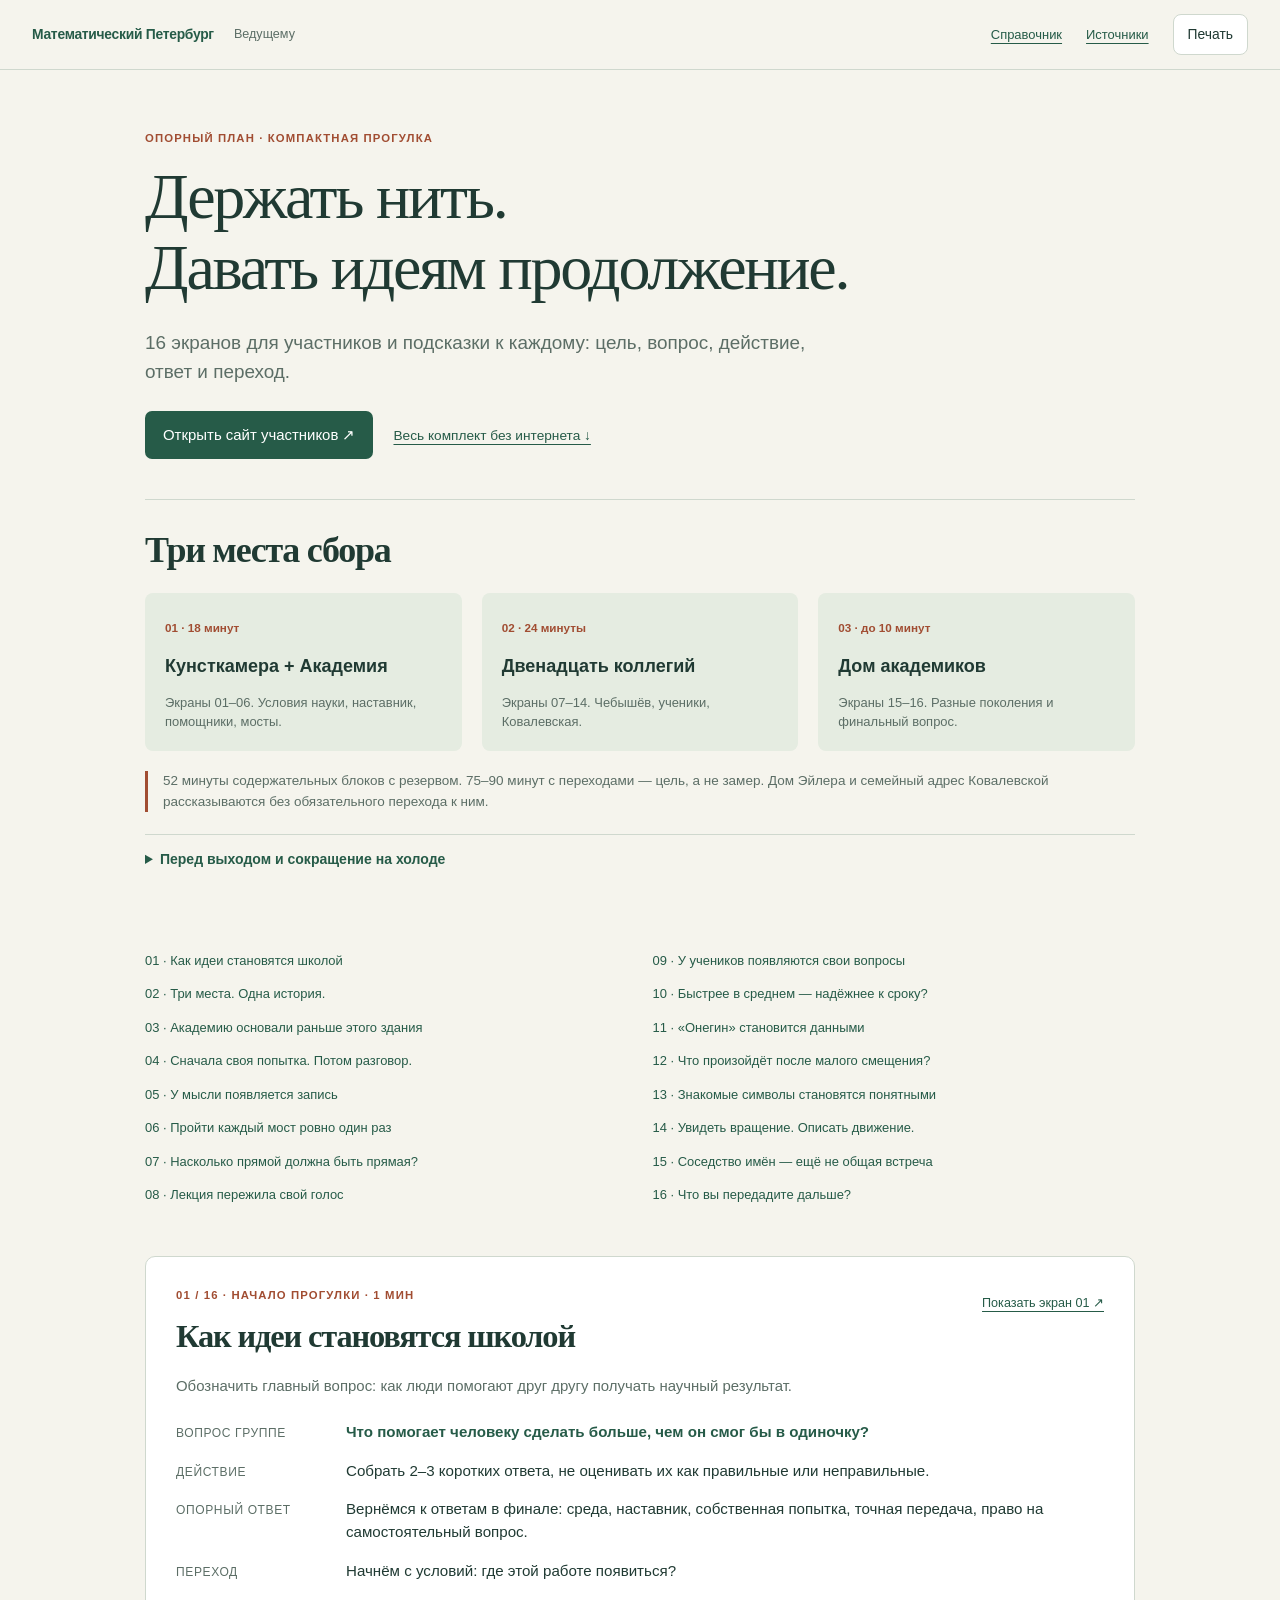
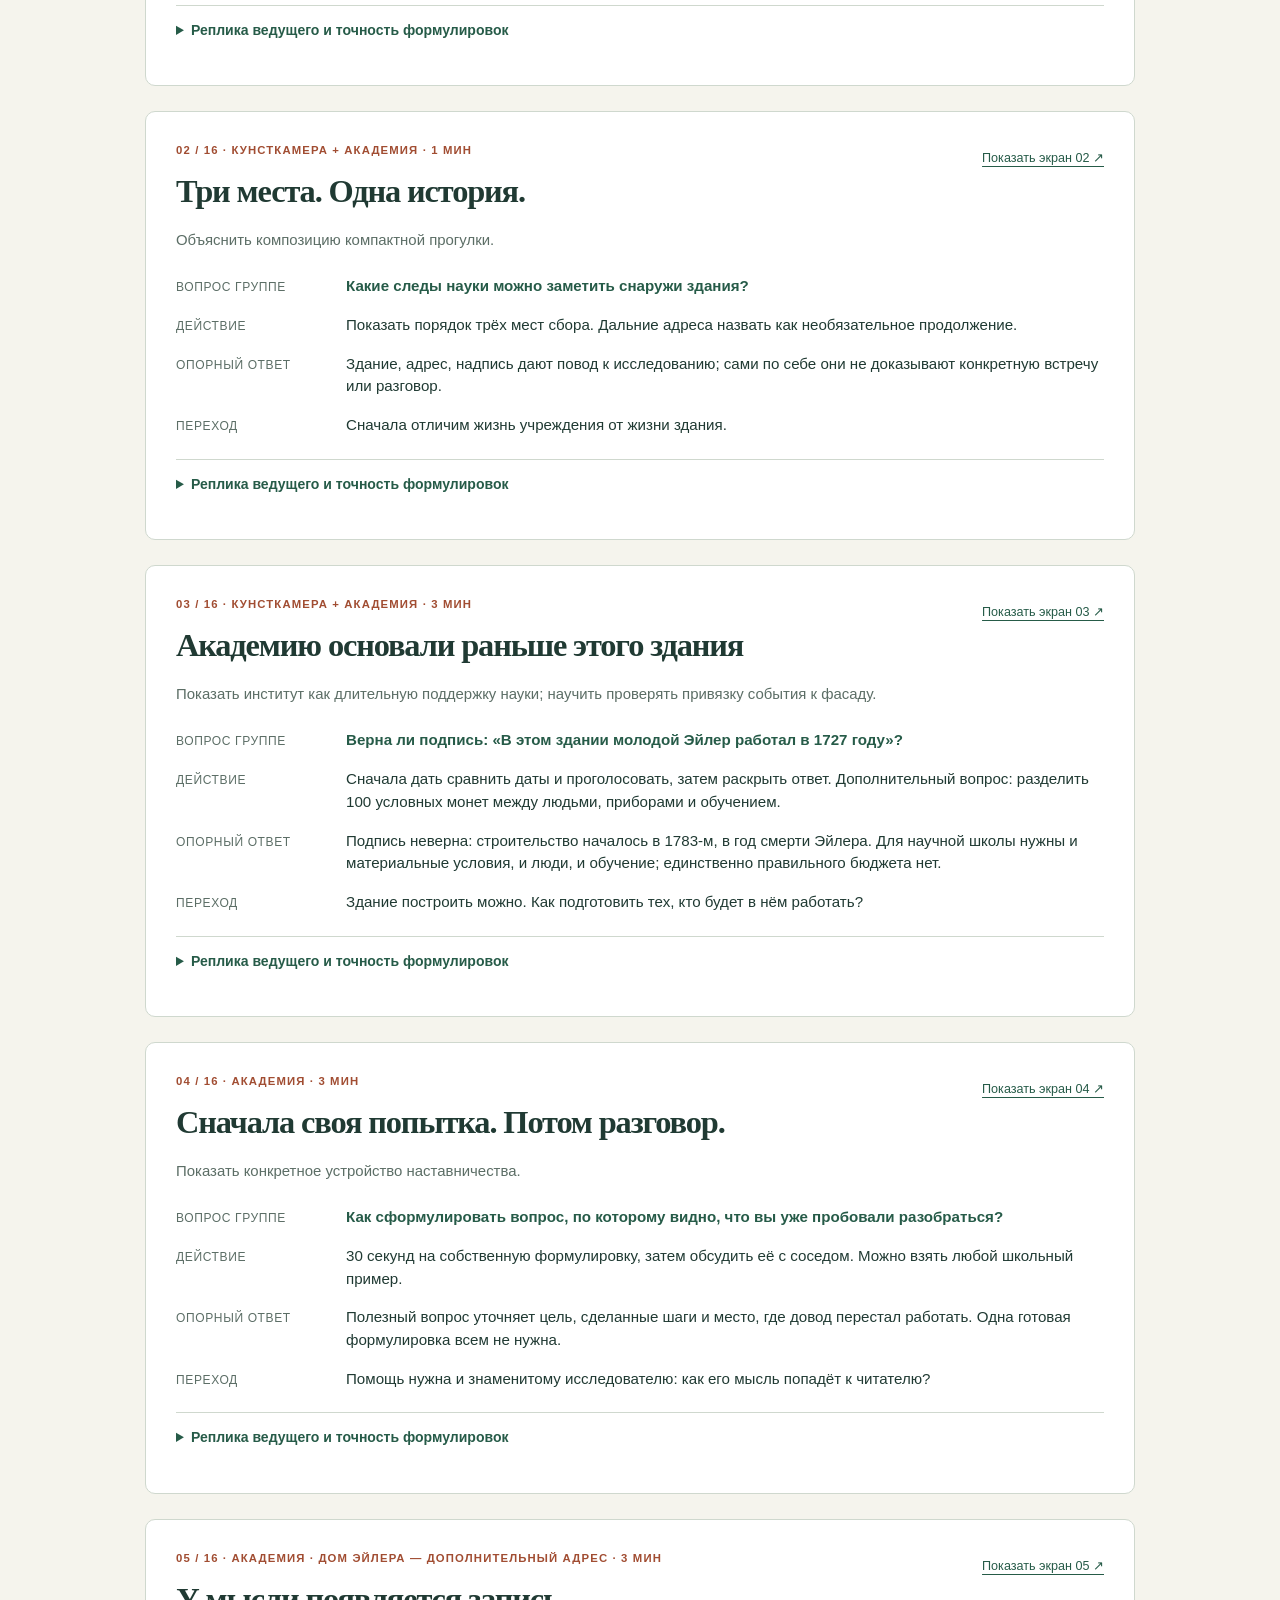
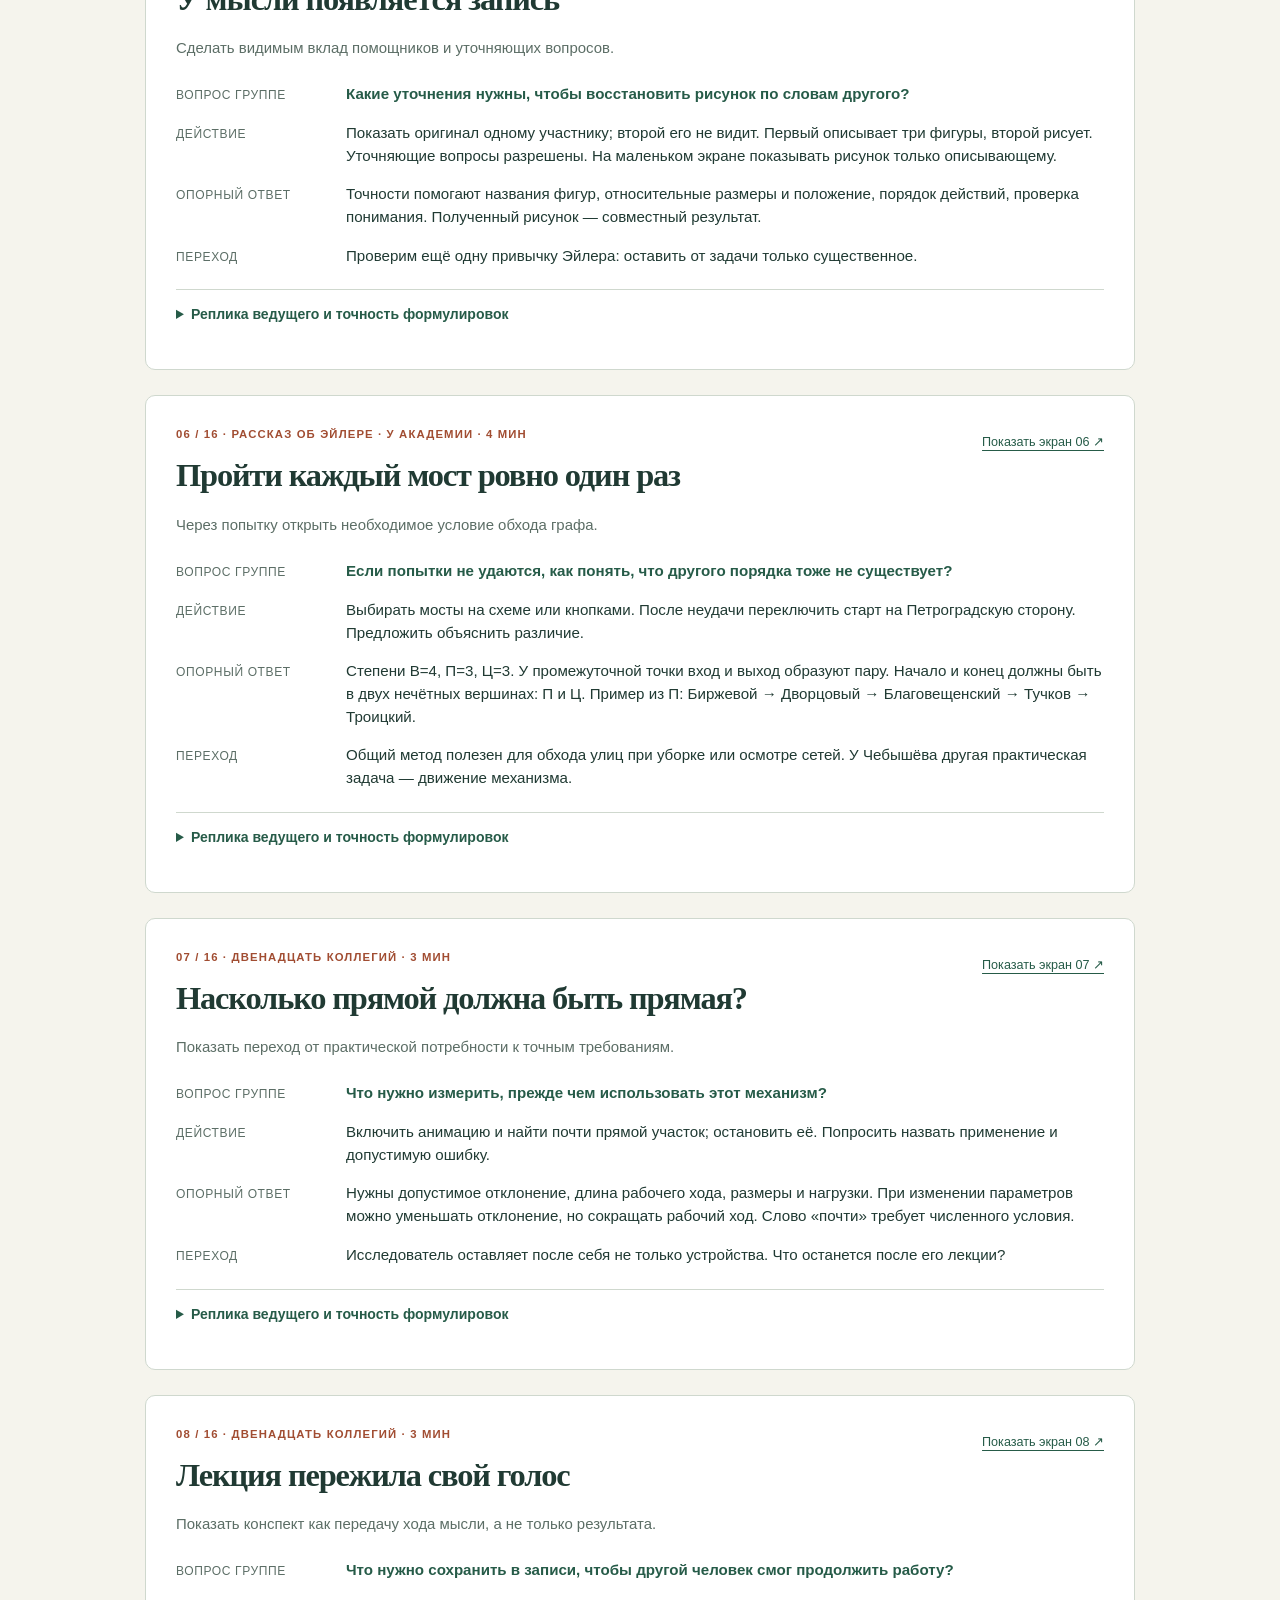
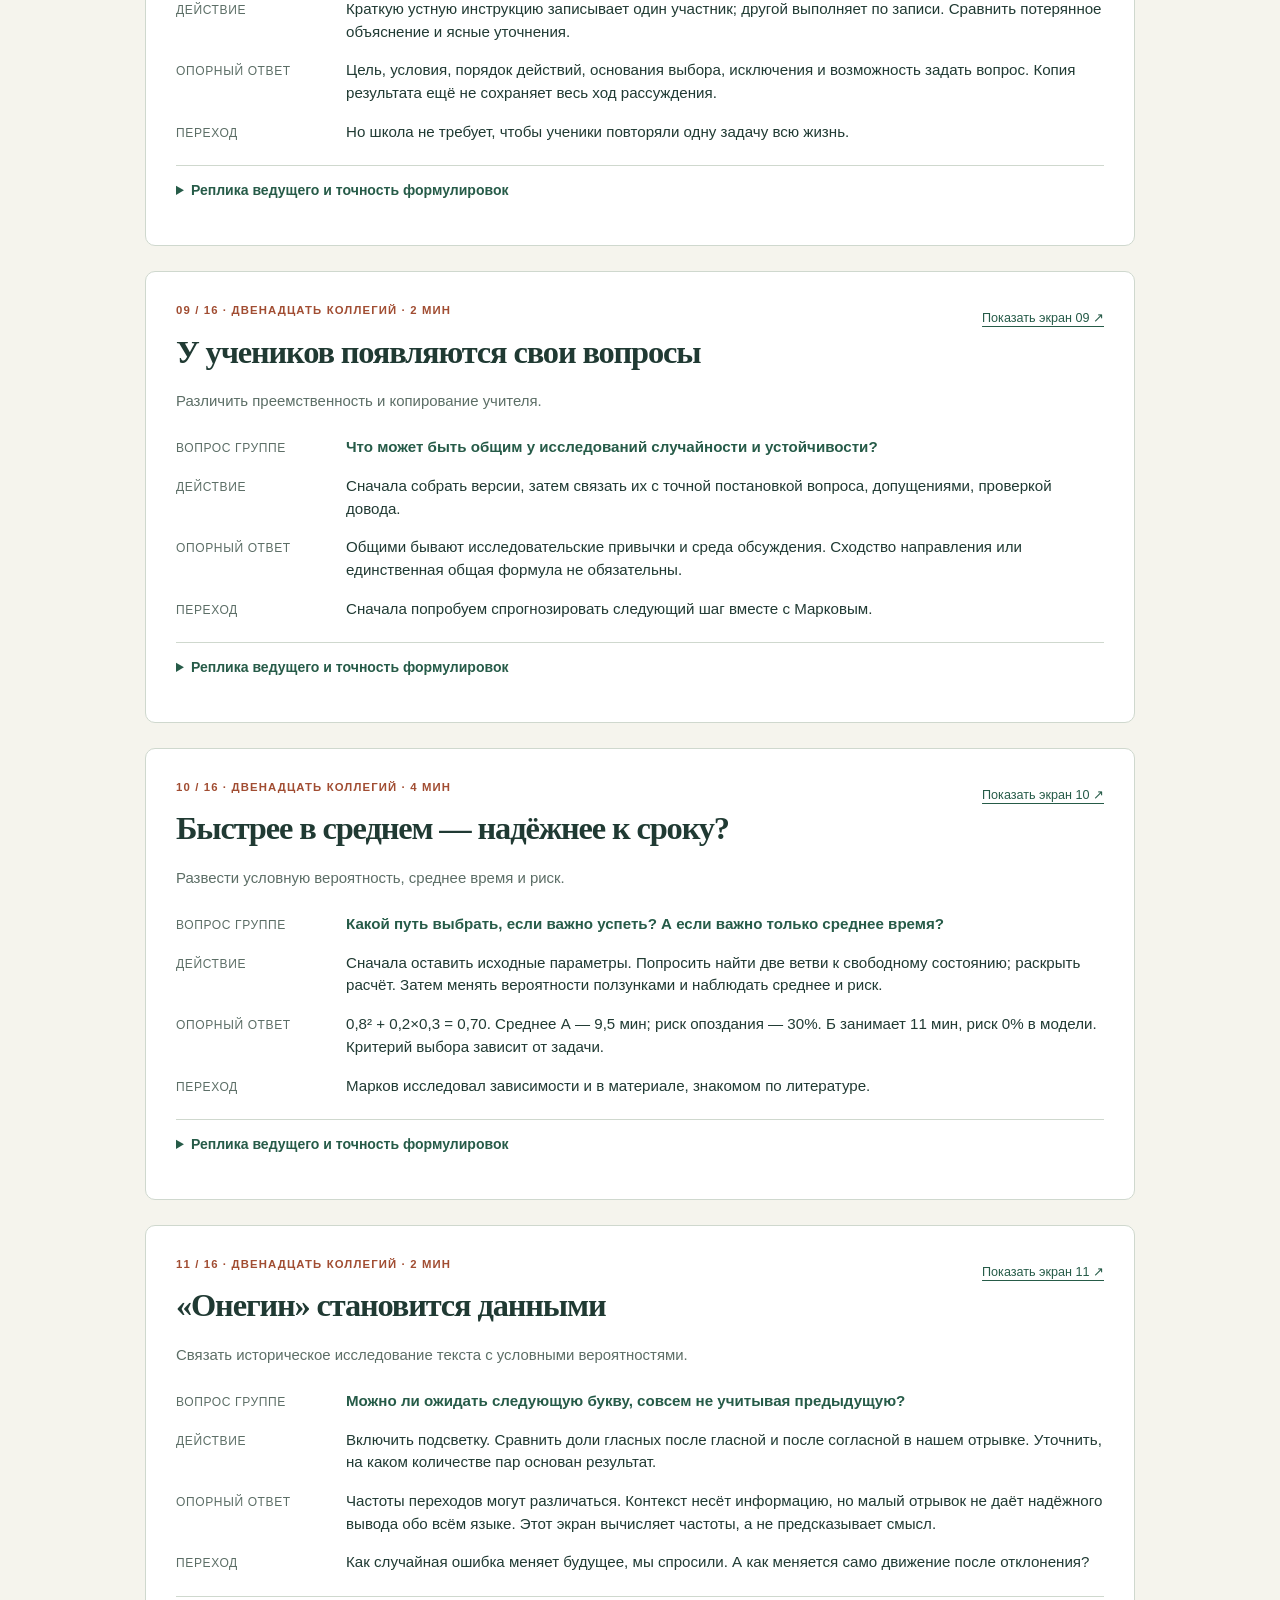
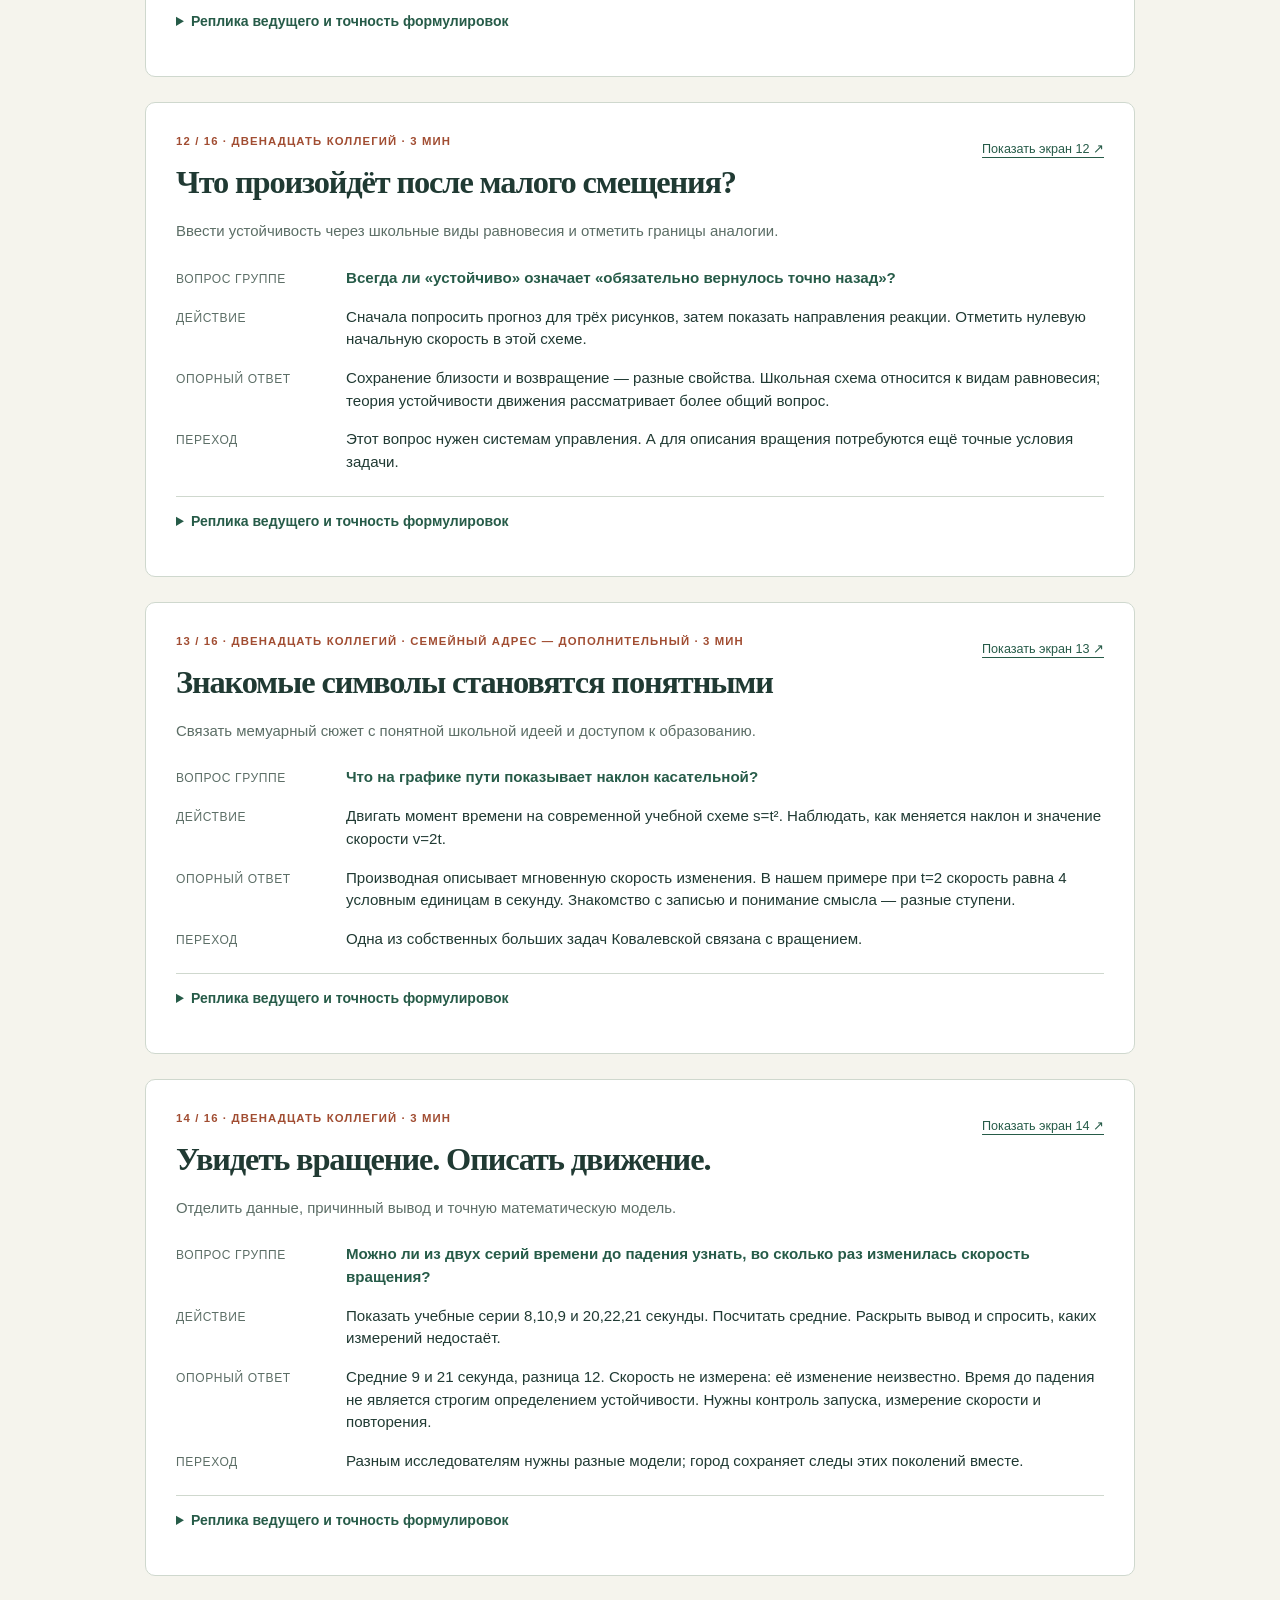
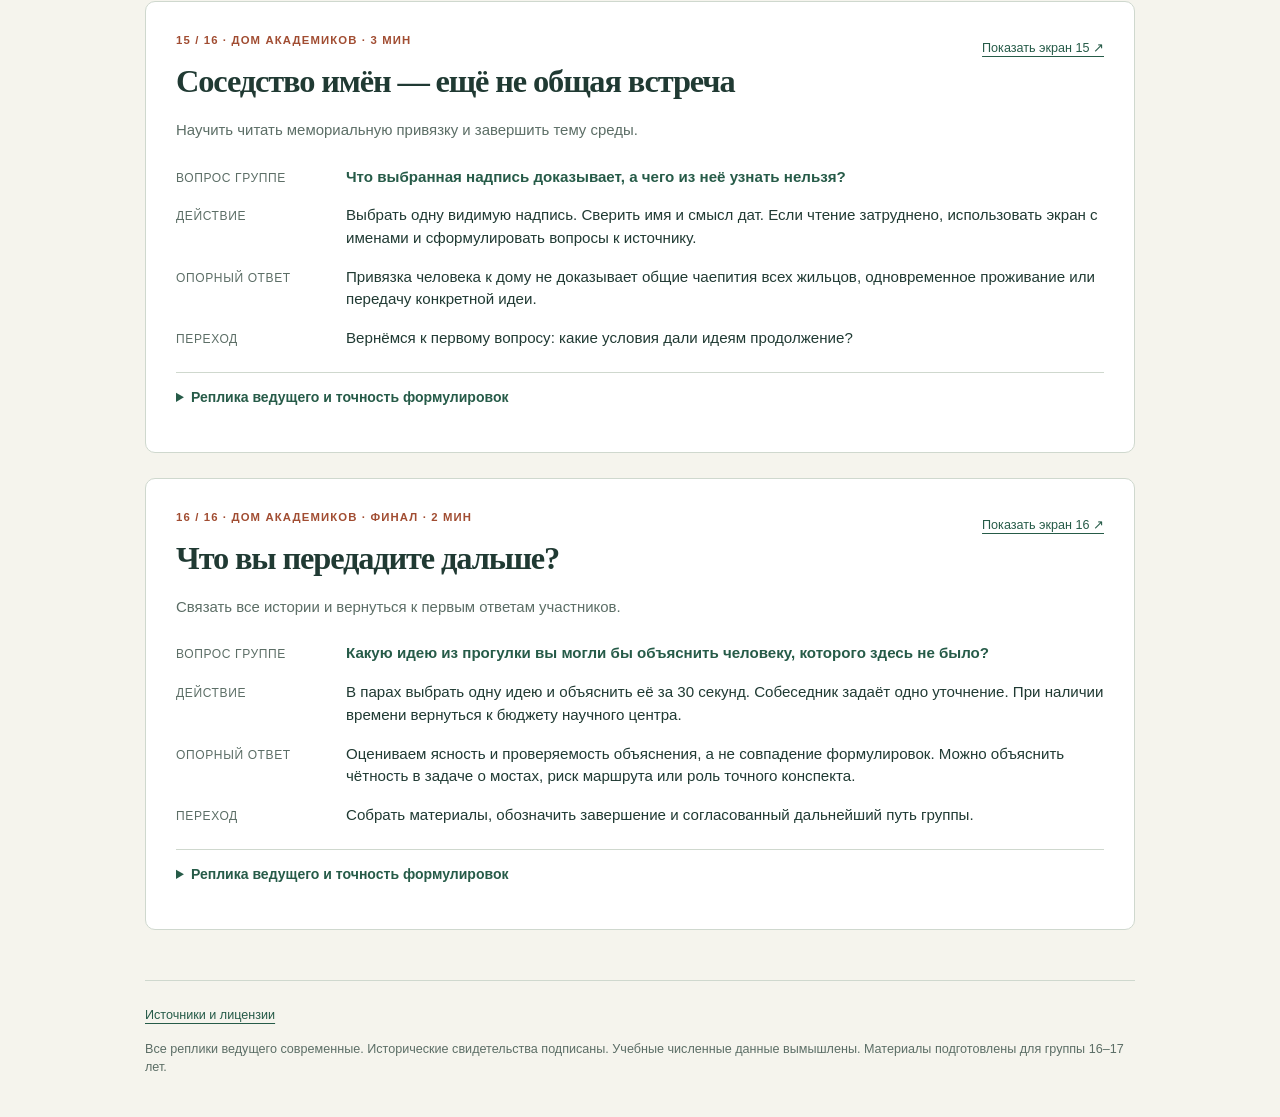
==== docs/presenter/index.html @ 9d333d50 "Create separate participant and presenter sites for Mathematical Petersburg" ====
<!doctype html><html lang="ru"><head><meta charset="utf-8"><meta name="viewport" content="width=device-width,initial-scale=1"><meta name="description" content="Математический Петербург: иллюстрации и научные истории"><title>Математический Петербург · ведущему</title><link rel="stylesheet" href="../style.css"></head><body class="guide-page"><header class="site-top"><a class="brand" href="#top">Математический Петербург</a><span>Ведущему</span><nav><a href="../reference/index.html">Справочник</a><a href="../sources/index.html">Источники</a><button type="button" onclick="window.print()">Печать</button></nav></header><main class="guide-main" id="top"><div class="guide-hero"><p class="eyebrow">Опорный план · компактная прогулка</p><h1>Держать нить.<br>Давать идеям продолжение.</h1><p>16 экранов для участников и подсказки к каждому: цель, вопрос, действие, ответ и переход.</p><a class="primary-link" href="../participants/index.html" target="participants">Открыть сайт участников ↗</a><a class="text-link" href="../downloads/offline.zip" download>Весь комплект без интернета ↓</a></div><section class="guide-intro"><h2>Три места сбора</h2><div class="route-cards"><article><b>01 · 18 минут</b><h3>Кунсткамера + Академия</h3><p>Экраны 01–06. Условия науки, наставник, помощники, мосты.</p></article><article><b>02 · 24 минуты</b><h3>Двенадцать коллегий</h3><p>Экраны 07–14. Чебышёв, ученики, Ковалевская.</p></article><article><b>03 · до 10 минут</b><h3>Дом академиков</h3><p>Экраны 15–16. Разные поколения и финальный вопрос.</p></article></div><p class="limit">52 минуты содержательных блоков с резервом. 75–90 минут с переходами — цель, а не замер. Дом Эйлера и семейный адрес Ковалевской рассказываются без обязательного перехода к ним.</p><details><summary>Перед выходом и сокращение на холоде</summary><p>Открыть сайт участников в отдельной вкладке; проверить яркость и видимость с края группы. Скачать и распаковать офлайн-комплект заранее. Для активностей достаточно карандаша и бумаги; волчок необязателен.</p><p>В коротком варианте оставить даты, наставника, мосты, механизм, прогноз, одну историю Ковалевской и финал. Убрать повторные раунды, отдельный анализ текста и дополнительные вопросы. Ориентир — около 30 минут содержания; переходы и сбор группы добавляются отдельно.</p><p>Точки сбора, расстояния, слышимость и доступность надписей проверить на месте. Выбирать видимую надпись, не обещать доступ в музей, университет или дворы.</p></details></section><nav class="guide-toc" aria-label="Быстрый выбор экрана"><a href="#plan-school">01 · Как идеи становятся школой</a><a href="#plan-route">02 · Три места. Одна история.</a><a href="#plan-academy">03 · Академию основали раньше этого здания</a><a href="#plan-mentor">04 · Сначала своя попытка. Потом разговор.</a><a href="#plan-voice">05 · У мысли появляется запись</a><a href="#plan-bridges">06 · Пройти каждый мост ровно один раз</a><a href="#plan-mechanism">07 · Насколько прямой должна быть прямая?</a><a href="#plan-lecture">08 · Лекция пережила свой голос</a><a href="#plan-branches">09 · У учеников появляются свои вопросы</a><a href="#plan-forecast">10 · Быстрее в среднем — надёжнее к сроку?</a><a href="#plan-onegin">11 · «Онегин» становится данными</a><a href="#plan-stability">12 · Что произойдёт после малого смещения?</a><a href="#plan-understanding">13 · Знакомые символы становятся понятными</a><a href="#plan-rotation">14 · Увидеть вращение. Описать движение.</a><a href="#plan-house">15 · Соседство имён — ещё не общая встреча</a><a href="#plan-takeaway">16 · Что вы передадите дальше?</a></nav><article class="guide-card" id="plan-school"><header><p class="eyebrow">01 / 16 · Начало прогулки · 1 мин</p><h2>Как идеи становятся школой</h2><a class="show-link" href="../participants/index.html#school" target="participants">Показать экран 01 ↗</a></header><p class="guide-goal">Обозначить главный вопрос: как люди помогают друг другу получать научный результат.</p><dl><dt>Вопрос группе</dt><dd class="guide-question">Что помогает человеку сделать больше, чем он смог бы в одиночку?</dd><dt>Действие</dt><dd>Собрать 2–3 коротких ответа, не оценивать их как правильные или неправильные.</dd><dt>Опорный ответ</dt><dd>Вернёмся к ответам в финале: среда, наставник, собственная попытка, точная передача, право на самостоятельный вопрос.</dd><dt>Переход</dt><dd>Начнём с условий: где этой работе появиться?</dd></dl><details><summary>Реплика ведущего и точность формулировок</summary><p>Сегодня мы будем искать связи, которых не видно на фасадах: кто кому объяснил непонятное, кто дал задачу, кто записал и сохранил мысль. Через пять биографий увидим, как возникает научная школа.</p><p class="limit">Не сводить успех к врождённому таланту или одному великому наставнику.</p><p class="source-line"><a href="../sources/index.html#С5" target="_blank" rel="noopener">С5</a> · <a href="../sources/index.html#С7" target="_blank" rel="noopener">С7</a></p></details></article><article class="guide-card" id="plan-route"><header><p class="eyebrow">02 / 16 · Кунсткамера + Академия · 1 мин</p><h2>Три места. Одна история.</h2><a class="show-link" href="../participants/index.html#route" target="participants">Показать экран 02 ↗</a></header><p class="guide-goal">Объяснить композицию компактной прогулки.</p><dl><dt>Вопрос группе</dt><dd class="guide-question">Какие следы науки можно заметить снаружи здания?</dd><dt>Действие</dt><dd>Показать порядок трёх мест сбора. Дальние адреса назвать как необязательное продолжение.</dd><dt>Опорный ответ</dt><dd>Здание, адрес, надпись дают повод к исследованию; сами по себе они не доказывают конкретную встречу или разговор.</dd><dt>Переход</dt><dd>Сначала отличим жизнь учреждения от жизни здания.</dd></dl><details><summary>Реплика ведущего и точность формулировок</summary><p>У Кунсткамеры и Академии поговорим о среде, наставниках и Эйлере. У университета — о школе Чебышёва и пути Ковалевской. У Дома академиков соберём разные поколения в одну историю.</p><p class="limit">Схема не отражает расстояния. Точки сбора, переходы и слышимость требуют натурной проверки. 75–90 минут — ориентир формата.</p><p class="source-line"><a href="../sources/index.html#С5" target="_blank" rel="noopener">С5</a> · <a href="../sources/index.html#С8" target="_blank" rel="noopener">С8</a></p></details></article><article class="guide-card" id="plan-academy"><header><p class="eyebrow">03 / 16 · Кунсткамера + Академия · 3 мин</p><h2>Академию основали раньше этого здания</h2><a class="show-link" href="../participants/index.html#academy" target="participants">Показать экран 03 ↗</a></header><p class="guide-goal">Показать институт как длительную поддержку науки; научить проверять привязку события к фасаду.</p><dl><dt>Вопрос группе</dt><dd class="guide-question">Верна ли подпись: «В этом здании молодой Эйлер работал в 1727 году»?</dd><dt>Действие</dt><dd>Сначала дать сравнить даты и проголосовать, затем раскрыть ответ. Дополнительный вопрос: разделить 100 условных монет между людьми, приборами и обучением.</dd><dt>Опорный ответ</dt><dd>Подпись неверна: строительство началось в 1783-м, в год смерти Эйлера. Для научной школы нужны и материальные условия, и люди, и обучение; единственно правильного бюджета нет.</dd><dt>Переход</dt><dd>Здание построить можно. Как подготовить тех, кто будет в нём работать?</dd></dl><details><summary>Реплика ведущего и точность формулировок</summary><p>Академия учреждена в 1724 году, работает с 1725-го. Эйлер приехал в 1727-м. А нынешнее здание появилось в 1783–1789 годах. История организации длиннее истории её фасада.</p><p class="limit">Кунсткамера основана в 1714-м; это отдельное событие. Не приписывать нынешнее здание молодому Эйлеру.</p><p class="source-line"><a href="../sources/index.html#С8" target="_blank" rel="noopener">С8</a> · <a href="../sources/index.html#Д1" target="_blank" rel="noopener">Д1</a></p></details></article><article class="guide-card" id="plan-mentor"><header><p class="eyebrow">04 / 16 · Академия · 3 мин</p><h2>Сначала своя попытка. Потом разговор.</h2><a class="show-link" href="../participants/index.html#mentor" target="participants">Показать экран 04 ↗</a></header><p class="guide-goal">Показать конкретное устройство наставничества.</p><dl><dt>Вопрос группе</dt><dd class="guide-question">Как сформулировать вопрос, по которому видно, что вы уже пробовали разобраться?</dd><dt>Действие</dt><dd>30 секунд на собственную формулировку, затем обсудить её с соседом. Можно взять любой школьный пример.</dd><dt>Опорный ответ</dt><dd>Полезный вопрос уточняет цель, сделанные шаги и место, где довод перестал работать. Одна готовая формулировка всем не нужна.</dd><dt>Переход</dt><dd>Помощь нужна и знаменитому исследователю: как его мысль попадёт к читателю?</dd></dl><details><summary>Реплика ведущего и точность формулировок</summary><p>По автобиографическому рассказу Эйлера, Иоганн Бернулли советовал читать сложные книги самостоятельно, а затруднения обсуждать с ним. На встречу полезно принести не только задачу, но и след собственной попытки.</p><p class="limit">Короткий русский фрагмент — перевод английской передачи MacTutor. День недели встреч опущен из-за расхождения передач. Иоганн, Даниил и Якоб — разные Бернулли.</p><p class="source-line"><a href="../sources/index.html#С1" target="_blank" rel="noopener">С1</a></p></details></article><article class="guide-card" id="plan-voice"><header><p class="eyebrow">05 / 16 · Академия · дом Эйлера — дополнительный адрес · 3 мин</p><h2>У мысли появляется запись</h2><a class="show-link" href="../participants/index.html#voice" target="participants">Показать экран 05 ↗</a></header><p class="guide-goal">Сделать видимым вклад помощников и уточняющих вопросов.</p><dl><dt>Вопрос группе</dt><dd class="guide-question">Какие уточнения нужны, чтобы восстановить рисунок по словам другого?</dd><dt>Действие</dt><dd>Показать оригинал одному участнику; второй его не видит. Первый описывает три фигуры, второй рисует. Уточняющие вопросы разрешены. На маленьком экране показывать рисунок только описывающему.</dd><dt>Опорный ответ</dt><dd>Точности помогают названия фигур, относительные размеры и положение, порядок действий, проверка понимания. Полученный рисунок — совместный результат.</dd><dt>Переход</dt><dd>Проверим ещё одну привычку Эйлера: оставить от задачи только существенное.</dd></dl><details><summary>Реплика ведущего и точность формулировок</summary><p>В похвальной речи Фусс рассказывает о молодом портном, записывавшем «Начала алгебры» под диктовку Эйлера. В сложной работе помогали и математически подготовленные сотрудники. Между мыслью и книгой — труд многих людей.</p><p class="limit">Портной и Фусс — разные люди. Речь Фусса торжественная и идеализирует героя. Не устраивать игру с закрытыми глазами.</p><p class="source-line"><a href="../sources/index.html#С2" target="_blank" rel="noopener">С2</a> · <a href="../sources/index.html#С1" target="_blank" rel="noopener">С1</a></p></details></article><article class="guide-card" id="plan-bridges"><header><p class="eyebrow">06 / 16 · Рассказ об Эйлере · у Академии · 4 мин</p><h2>Пройти каждый мост ровно один раз</h2><a class="show-link" href="../participants/index.html#bridges" target="participants">Показать экран 06 ↗</a></header><p class="guide-goal">Через попытку открыть необходимое условие обхода графа.</p><dl><dt>Вопрос группе</dt><dd class="guide-question">Если попытки не удаются, как понять, что другого порядка тоже не существует?</dd><dt>Действие</dt><dd>Выбирать мосты на схеме или кнопками. После неудачи переключить старт на Петроградскую сторону. Предложить объяснить различие.</dd><dt>Опорный ответ</dt><dd>Степени В=4, П=3, Ц=3. У промежуточной точки вход и выход образуют пару. Начало и конец должны быть в двух нечётных вершинах: П и Ц. Пример из П: Биржевой → Дворцовый → Благовещенский → Тучков → Троицкий.</dd><dt>Переход</dt><dd>Общий метод полезен для обхода улиц при уборке или осмотре сетей. У Чебышёва другая практическая задача — движение механизма.</dd></dl><details><summary>Реплика ведущего и точность формулировок</summary><p>На схеме три зоны, внутри каждой перемещение не считаем. Между ними пять выбранных петербургских мостов. Другие переправы исключены условием. Попробуем начать на Васильевском острове и пройти каждый мост ровно один раз.</p><p class="limit">Это не историческая сеть Кёнигсберга и не пешеходный маршрут экскурсии. Оптимизация числа переходов отличается от минимизации времени и расстояния.</p><p class="source-line"><a href="../sources/index.html#Д2" target="_blank" rel="noopener">Д2</a> · <a href="../sources/index.html#Д3" target="_blank" rel="noopener">Д3</a></p></details></article><article class="guide-card" id="plan-mechanism"><header><p class="eyebrow">07 / 16 · Двенадцать коллегий · 3 мин</p><h2>Насколько прямой должна быть прямая?</h2><a class="show-link" href="../participants/index.html#mechanism" target="participants">Показать экран 07 ↗</a></header><p class="guide-goal">Показать переход от практической потребности к точным требованиям.</p><dl><dt>Вопрос группе</dt><dd class="guide-question">Что нужно измерить, прежде чем использовать этот механизм?</dd><dt>Действие</dt><dd>Включить анимацию и найти почти прямой участок; остановить её. Попросить назвать применение и допустимую ошибку.</dd><dt>Опорный ответ</dt><dd>Нужны допустимое отклонение, длина рабочего хода, размеры и нагрузки. При изменении параметров можно уменьшать отклонение, но сокращать рабочий ход. Слово «почти» требует численного условия.</dd><dt>Переход</dt><dd>Исследователь оставляет после себя не только устройства. Что останется после его лекции?</dd></dl><details><summary>Реплика ведущего и точность формулировок</summary><p>Двигатель вращается, а рабочей детали может понадобиться почти прямое движение. У механизма Чебышёва точка описывает кривую, часть которой близка к прямой. Вопрос инженера: достаточна ли такая точность для нужной работы?</p><p class="limit">Современная схема Van helsing, 2007, CC BY 2.5. Это приближённое прямило, не точное; прямой близка только часть траектории. Не приписывать ему устройство любого современного робота.</p><p class="source-line"><a href="../sources/index.html#С7" target="_blank" rel="noopener">С7</a> · <a href="../sources/index.html#Д4" target="_blank" rel="noopener">Д4</a></p></details></article><article class="guide-card" id="plan-lecture"><header><p class="eyebrow">08 / 16 · Двенадцать коллегий · 3 мин</p><h2>Лекция пережила свой голос</h2><a class="show-link" href="../participants/index.html#lecture" target="participants">Показать экран 08 ↗</a></header><p class="guide-goal">Показать конспект как передачу хода мысли, а не только результата.</p><dl><dt>Вопрос группе</dt><dd class="guide-question">Что нужно сохранить в записи, чтобы другой человек смог продолжить работу?</dd><dt>Действие</dt><dd>Краткую устную инструкцию записывает один участник; другой выполняет по записи. Сравнить потерянное объяснение и ясные уточнения.</dd><dt>Опорный ответ</dt><dd>Цель, условия, порядок действий, основания выбора, исключения и возможность задать вопрос. Копия результата ещё не сохраняет весь ход рассуждения.</dd><dt>Переход</dt><dd>Но школа не требует, чтобы ученики повторяли одну задачу всю жизнь.</dd></dl><details><summary>Реплика ведущего и точность формулировок</summary><p>Курс Чебышёва 1879–1880 годов сохранился в записи Ляпунова и вышел в 1936 году при участии Алексея Крылова. Крылов ценил передачу тонких попутных замечаний — того, что легко потерять в одних формулах.</p><p class="limit">Цитата Крылова передана в карточке переиздания; рукопись не сверена. Крылов здесь — Алексей Николаевич, кораблестроитель, а не баснописец.</p><p class="source-line"><a href="../sources/index.html#С3" target="_blank" rel="noopener">С3</a> · <a href="../sources/index.html#Д5" target="_blank" rel="noopener">Д5</a></p></details></article><article class="guide-card" id="plan-branches"><header><p class="eyebrow">09 / 16 · Двенадцать коллегий · 2 мин</p><h2>У учеников появляются свои вопросы</h2><a class="show-link" href="../participants/index.html#branches" target="participants">Показать экран 09 ↗</a></header><p class="guide-goal">Различить преемственность и копирование учителя.</p><dl><dt>Вопрос группе</dt><dd class="guide-question">Что может быть общим у исследований случайности и устойчивости?</dd><dt>Действие</dt><dd>Сначала собрать версии, затем связать их с точной постановкой вопроса, допущениями, проверкой довода.</dd><dt>Опорный ответ</dt><dd>Общими бывают исследовательские привычки и среда обсуждения. Сходство направления или единственная общая формула не обязательны.</dd><dt>Переход</dt><dd>Сначала попробуем спрогнозировать следующий шаг вместе с Марковым.</dd></dl><details><summary>Реплика ведущего и точность формулировок</summary><p>Марков и Ляпунов учились у Чебышёва. Марков исследовал зависимые случайные величины. Ляпунов — устойчивость движения и равновесие вращающейся жидкости. Чебышёвский вопрос стал началом многолетней работы, а не упражнением с готовым ответом.</p><p class="limit">Вопрос о вращающейся жидкости предложен Ляпунову в 1882 году; его магистерская работа не дала полного ответа. Ковалевскую не включаем в прямую линию учеников Чебышёва.</p><p class="source-line"><a href="../sources/index.html#С7" target="_blank" rel="noopener">С7</a> · <a href="../sources/index.html#Д6" target="_blank" rel="noopener">Д6</a> · <a href="../sources/index.html#Д7" target="_blank" rel="noopener">Д7</a></p></details></article><article class="guide-card" id="plan-forecast"><header><p class="eyebrow">10 / 16 · Двенадцать коллегий · 4 мин</p><h2>Быстрее в среднем — надёжнее к сроку?</h2><a class="show-link" href="../participants/index.html#forecast" target="participants">Показать экран 10 ↗</a></header><p class="guide-goal">Развести условную вероятность, среднее время и риск.</p><dl><dt>Вопрос группе</dt><dd class="guide-question">Какой путь выбрать, если важно успеть? А если важно только среднее время?</dd><dt>Действие</dt><dd>Сначала оставить исходные параметры. Попросить найти две ветви к свободному состоянию; раскрыть расчёт. Затем менять вероятности ползунками и наблюдать среднее и риск.</dd><dt>Опорный ответ</dt><dd>0,8² + 0,2×0,3 = 0,70. Среднее А — 9,5 мин; риск опоздания — 30%. Б занимает 11 мин, риск 0% в модели. Критерий выбора зависит от задачи.</dd><dt>Переход</dt><dd>Марков исследовал зависимости и в материале, знакомом по литературе.</dd></dl><details><summary>Реплика ведущего и точность формулировок</summary><p>Сейчас свободно. После свободного шага следующий свободен с вероятностью 80%, после задержки — 30%. Через два шага свободно с вероятностью 70%. Теперь сравним путь А: 8 или 13 минут, и путь Б: всегда 11. Встреча через 12 минут.</p><p class="limit">Числа учебные. Достаточность текущего состояния — допущение этой модели. Настоящему прогнозу могут понадобиться время суток, осадки и аварии.</p><p class="source-line"><a href="../sources/index.html#Д6" target="_blank" rel="noopener">Д6</a></p></details></article><article class="guide-card" id="plan-onegin"><header><p class="eyebrow">11 / 16 · Двенадцать коллегий · 2 мин</p><h2>«Онегин» становится данными</h2><a class="show-link" href="../participants/index.html#onegin" target="participants">Показать экран 11 ↗</a></header><p class="guide-goal">Связать историческое исследование текста с условными вероятностями.</p><dl><dt>Вопрос группе</dt><dd class="guide-question">Можно ли ожидать следующую букву, совсем не учитывая предыдущую?</dd><dt>Действие</dt><dd>Включить подсветку. Сравнить доли гласных после гласной и после согласной в нашем отрывке. Уточнить, на каком количестве пар основан результат.</dd><dt>Опорный ответ</dt><dd>Частоты переходов могут различаться. Контекст несёт информацию, но малый отрывок не даёт надёжного вывода обо всём языке. Этот экран вычисляет частоты, а не предсказывает смысл.</dd><dt>Переход</dt><dd>Как случайная ошибка меняет будущее, мы спросили. А как меняется само движение после отклонения?</dd></dl><details><summary>Реплика ведущего и точность формулировок</summary><p>В 1913 году Марков опубликовал исследование текста «Евгения Онегина», изучая связи в последовательности букв. Здесь небольшой учебный отрывок в современной орфографии: превратим его в гласные и согласные и посчитаем переходы.</p><p class="limit">Короткий отрывок и расчёт — наше упражнение, не воспроизведение всей выборки Маркова. Современные языковые модели значительно сложнее короткой цепи букв.</p><p class="source-line"><a href="../sources/index.html#Д8" target="_blank" rel="noopener">Д8</a></p></details></article><article class="guide-card" id="plan-stability"><header><p class="eyebrow">12 / 16 · Двенадцать коллегий · 3 мин</p><h2>Что произойдёт после малого смещения?</h2><a class="show-link" href="../participants/index.html#stability" target="participants">Показать экран 12 ↗</a></header><p class="guide-goal">Ввести устойчивость через школьные виды равновесия и отметить границы аналогии.</p><dl><dt>Вопрос группе</dt><dd class="guide-question">Всегда ли «устойчиво» означает «обязательно вернулось точно назад»?</dd><dt>Действие</dt><dd>Сначала попросить прогноз для трёх рисунков, затем показать направления реакции. Отметить нулевую начальную скорость в этой схеме.</dd><dt>Опорный ответ</dt><dd>Сохранение близости и возвращение — разные свойства. Школьная схема относится к видам равновесия; теория устойчивости движения рассматривает более общий вопрос.</dd><dt>Переход</dt><dd>Этот вопрос нужен системам управления. А для описания вращения потребуются ещё точные условия задачи.</dd></dl><details><summary>Реплика ведущего и точность формулировок</summary><p>Представим шарик в чаше, на вершине и на плоскости. Немного сместим его из положения покоя. Разные поверхности дают разные реакции. Для движения исследователь спрашивает шире: останется ли оно близким к исходному?</p><p class="limit">Схема показывает реакцию на смещение положения без начальной скорости. Это не полная симуляция движения и не доказательство устойчивости автопилота.</p><p class="source-line"><a href="../sources/index.html#Д7" target="_blank" rel="noopener">Д7</a> · <a href="../sources/index.html#С12" target="_blank" rel="noopener">С12</a></p></details></article><article class="guide-card" id="plan-understanding"><header><p class="eyebrow">13 / 16 · Двенадцать коллегий · семейный адрес — дополнительный · 3 мин</p><h2>Знакомые символы становятся понятными</h2><a class="show-link" href="../participants/index.html#understanding" target="participants">Показать экран 13 ↗</a></header><p class="guide-goal">Связать мемуарный сюжет с понятной школьной идеей и доступом к образованию.</p><dl><dt>Вопрос группе</dt><dd class="guide-question">Что на графике пути показывает наклон касательной?</dd><dt>Действие</dt><dd>Двигать момент времени на современной учебной схеме s=t². Наблюдать, как меняется наклон и значение скорости v=2t.</dd><dt>Опорный ответ</dt><dd>Производная описывает мгновенную скорость изменения. В нашем примере при t=2 скорость равна 4 условным единицам в секунду. Знакомство с записью и понимание смысла — разные ступени.</dd><dt>Переход</dt><dd>Одна из собственных больших задач Ковалевской связана с вращением.</dd></dl><details><summary>Реплика ведущего и точность формулировок</summary><p>Ковалевская вспоминала стену с листами лекций Остроградского в Полибине. Позднее объяснение Страннолюбского помогло осмыслить знакомые символы. В её образовании и научной карьере важную роль сыграло личное наставничество, затем — Вейерштрасс.</p><p class="limit">График — современная учебная иллюстрация, не лист с её стены. Производную Ковалевская не изобретала. Дом на 6-й линии, 17 не является местом детского эпизода; нынешний лицевой фасад построен в 1901–1902 годах.</p><p class="source-line"><a href="../sources/index.html#С4" target="_blank" rel="noopener">С4</a> · <a href="../sources/index.html#Д9" target="_blank" rel="noopener">Д9</a> · <a href="../sources/index.html#С10" target="_blank" rel="noopener">С10</a></p></details></article><article class="guide-card" id="plan-rotation"><header><p class="eyebrow">14 / 16 · Двенадцать коллегий · 3 мин</p><h2>Увидеть вращение. Описать движение.</h2><a class="show-link" href="../participants/index.html#rotation" target="participants">Показать экран 14 ↗</a></header><p class="guide-goal">Отделить данные, причинный вывод и точную математическую модель.</p><dl><dt>Вопрос группе</dt><dd class="guide-question">Можно ли из двух серий времени до падения узнать, во сколько раз изменилась скорость вращения?</dd><dt>Действие</dt><dd>Показать учебные серии 8,10,9 и 20,22,21 секунды. Посчитать средние. Раскрыть вывод и спросить, каких измерений недостаёт.</dd><dt>Опорный ответ</dt><dd>Средние 9 и 21 секунда, разница 12. Скорость не измерена: её изменение неизвестно. Время до падения не является строгим определением устойчивости. Нужны контроль запуска, измерение скорости и повторения.</dd><dt>Переход</dt><dd>Разным исследователям нужны разные модели; город сохраняет следы этих поколений вместе.</dd></dl><details><summary>Реплика ведущего и точность формулировок</summary><p>Ковалевская нашла специальный интегрируемый случай вращения тяжёлого твёрдого тела вокруг неподвижной точки. Игрушечный волчок помогает поставить вопрос о движении, но её результат значительно точнее такой демонстрации.</p><p class="limit">Все числа вымышлены для обучения. Схематический волчок не является моделью специального случая Ковалевской. Современная связь — задачи динамики твёрдого тела и физические движки.</p><p class="source-line"><a href="../sources/index.html#Д9" target="_blank" rel="noopener">Д9</a> · <a href="../sources/index.html#Д10" target="_blank" rel="noopener">Д10</a></p></details></article><article class="guide-card" id="plan-house"><header><p class="eyebrow">15 / 16 · Дом академиков · 3 мин</p><h2>Соседство имён — ещё не общая встреча</h2><a class="show-link" href="../participants/index.html#house" target="participants">Показать экран 15 ↗</a></header><p class="guide-goal">Научить читать мемориальную привязку и завершить тему среды.</p><dl><dt>Вопрос группе</dt><dd class="guide-question">Что выбранная надпись доказывает, а чего из неё узнать нельзя?</dd><dt>Действие</dt><dd>Выбрать одну видимую надпись. Сверить имя и смысл дат. Если чтение затруднено, использовать экран с именами и сформулировать вопросы к источнику.</dd><dt>Опорный ответ</dt><dd>Привязка человека к дому не доказывает общие чаепития всех жильцов, одновременное проживание или передачу конкретной идеи.</dd><dt>Переход</dt><dd>Вернёмся к первому вопросу: какие условия дали идеям продолжение?</dd></dl><details><summary>Реплика ведущего и точность формулировок</summary><p>С этим домом связаны Остроградский, Чебышёв, Марков и Ляпунов. Но таблички собраны на одном фасаде сегодня, а люди жили здесь в разные периоды. Надпись важно прочитать буквально: годы жизни и годы проживания — разные сведения.</p><p class="limit">Текущая видимость и число досок не проверены; 29 относится к исследованию 2022 года. Весь финальный блок у дома — до 10 минут.</p><p class="source-line"><a href="../sources/index.html#С5" target="_blank" rel="noopener">С5</a> · <a href="../sources/index.html#Д11" target="_blank" rel="noopener">Д11</a></p></details></article><article class="guide-card" id="plan-takeaway"><header><p class="eyebrow">16 / 16 · Дом академиков · финал · 2 мин</p><h2>Что вы передадите дальше?</h2><a class="show-link" href="../participants/index.html#takeaway" target="participants">Показать экран 16 ↗</a></header><p class="guide-goal">Связать все истории и вернуться к первым ответам участников.</p><dl><dt>Вопрос группе</dt><dd class="guide-question">Какую идею из прогулки вы могли бы объяснить человеку, которого здесь не было?</dd><dt>Действие</dt><dd>В парах выбрать одну идею и объяснить её за 30 секунд. Собеседник задаёт одно уточнение. При наличии времени вернуться к бюджету научного центра.</dd><dt>Опорный ответ</dt><dd>Оцениваем ясность и проверяемость объяснения, а не совпадение формулировок. Можно объяснить чётность в задаче о мостах, риск маршрута или роль точного конспекта.</dd><dt>Переход</dt><dd>Собрать материалы, обозначить завершение и согласованный дальнейший путь группы.</dd></dl><details><summary>Реплика ведущего и точность формулировок</summary><p>Условия помогают начать, наставник — увидеть затруднение, собственная попытка — сформулировать вопрос, запись — сохранить мысль. Хорошая школа позволяет ученику найти собственную задачу.</p><p class="limit">Финальный результат — понятная связь и собственный вопрос, а не проверка запоминания фамилий.</p><p class="source-line"><a href="../sources/index.html#С1" target="_blank" rel="noopener">С1</a> · <a href="../sources/index.html#С3" target="_blank" rel="noopener">С3</a> · <a href="../sources/index.html#С7" target="_blank" rel="noopener">С7</a></p></details></article><footer class="site-footer"><a href="../sources/index.html">Источники и лицензии</a><p>Все реплики ведущего современные. Исторические свидетельства подписаны. Учебные численные данные вымышлены. Материалы подготовлены для группы 16–17 лет.</p></footer></main></body></html>
---- docs/style.css ----
:root{font-family:-apple-system,BlinkMacSystemFont,"Segoe UI",Arial,sans-serif;color:#203a33;background:#f5f4ed;font-size:18px;line-height:1.5;--ink:#203a33;--muted:#5c6e66;--green:#265b48;--line:#cfd8ce;--rust:#a14d32;--paper:#f5f4ed;--surface:#fff;--soft:#e5ece1;--blue:#266b82;scroll-padding-top:25px}
*{box-sizing:border-box}body{margin:0}h1,h2,h3,p,figure,blockquote{margin:0}h1,h2{letter-spacing:-.035em;line-height:1.12}h1{font-family:Georgia,"Times New Roman",serif;font-size:clamp(2rem,4.3vw,3.9rem);font-weight:400}h2{font-size:clamp(1.05rem,2vw,1.7rem);font-weight:550}h3{font-size:1rem}p+p{margin-top:.6em}button,input,select{font:inherit}button,select{font-size:.77rem;border:1px solid var(--line);background:var(--surface);color:var(--ink);border-radius:8px;padding:9px 14px}button{cursor:pointer}button:hover,select:hover{background:var(--soft)}button:disabled{opacity:.45;cursor:default}button[aria-pressed=true]{background:var(--green);color:#fff}input[type=range]{accent-color:var(--green);width:100%;max-width:500px;min-height:30px}a{color:var(--green);text-underline-offset:4px}a:hover{color:var(--rust)}:focus-visible{outline:3px solid var(--rust);outline-offset:4px}[hidden]{display:none!important}button,input,select,summary,a{touch-action:manipulation}.skip{position:absolute;top:-80px;left:15px;background:white;padding:10px;z-index:9}.skip:focus{top:10px}.eyebrow{text-transform:uppercase;letter-spacing:.1em;font-size:.63rem;color:var(--rust);font-weight:650;margin-bottom:14px}.brand{text-decoration:none;font-size:.77rem;font-weight:650;letter-spacing:-.02em}.show-top,.site-top{display:flex;align-items:center;gap:20px;padding:14px 32px;border-bottom:1px solid var(--line);min-height:66px}.show-top>span,.site-top>span{color:var(--muted);font-size:.7rem}.show-top>div,.site-top nav{margin-left:auto;display:flex;gap:8px;align-items:center}.show-top button{font-size:.65rem;padding:6px 10px}.screen{max-width:1370px;margin:auto;padding:27px 40px 20px;min-height:calc(100svh - 134px);display:flex;flex-direction:column}.screen-heading{margin-bottom:20px}.visual{flex:1;display:flex;flex-direction:column;justify-content:center;gap:18px;min-width:0}.screen-footer{margin-top:22px;border-top:1px solid var(--line);padding-top:14px;display:flex;justify-content:space-between;align-items:flex-start;gap:25px}.screen-footer>p{max-width:920px;font-size:.89rem;font-weight:550}.screen-footer>span{flex-shrink:0;font-size:.6rem;color:var(--muted);padding-top:5px}.show-nav{min-height:68px;display:flex;justify-content:space-between;align-items:center;padding:12px 32px;background:var(--paper);border-top:1px solid var(--line);position:sticky;bottom:0;z-index:3}.show-nav button{min-width:125px}.show-nav>span{font-size:.75rem;font-variant-numeric:tabular-nums;color:var(--muted)}.large-question{font-family:Georgia,"Times New Roman",serif;font-size:clamp(1.2rem,2.8vw,2rem);line-height:1.25}.model-note,figcaption{font-size:.65rem;color:var(--muted);line-height:1.55;max-width:1050px}.application{font-size:.83rem;color:var(--green);padding-top:10px;border-top:1px solid var(--line)}.portrait-line{display:grid;grid-template-columns:repeat(5,minmax(0,1fr));gap:22px}.portrait-line figure{min-width:0}.portrait{max-width:100%;height:245px;object-fit:contain;object-position:center bottom;filter:grayscale(1)}.portrait-line .portrait{display:block;width:100%;height:clamp(160px,22vw,290px);background:var(--soft);object-fit:cover;object-position:center top;border-radius:5px}.portrait-line figcaption{font-size:.74rem;font-weight:600;color:var(--ink);margin-top:13px}.portrait-line figcaption span{display:block;color:var(--muted);font-size:.65rem;font-weight:400;margin-top:3px}.route-cards{display:grid;grid-template-columns:repeat(3,minmax(0,1fr));gap:20px}.route-cards article{padding:24px;background:var(--soft);border-radius:8px}.big-number{font-family:Georgia,serif;font-size:3rem;color:var(--rust);display:block;margin-bottom:20px;line-height:1}.route-cards h2{margin-bottom:14px}.route-cards p{font-size:.72rem;color:var(--muted)}.route-cards strong{font-weight:500;font-size:.8rem;display:block;margin-top:24px}.date-cards{display:grid;grid-template-columns:1fr 1fr 1.3fr;gap:24px;padding:20px 0}.date-cards article{border-top:2px solid var(--green);padding-top:20px}.date-cards strong{font-family:Georgia,serif;font-weight:400;font-size:clamp(2rem,5.3vw,4.5rem);line-height:1;letter-spacing:-.06em}.date-cards p{font-size:.85rem;color:var(--muted);margin-top:18px}.challenge{font-size:clamp(1rem,2vw,1.45rem);font-family:Georgia,serif;line-height:1.35}.reveal-button{align-self:flex-start;font-size:.73rem;border-color:var(--green);color:var(--green)}.answer{background:var(--soft);border-left:3px solid var(--green);padding:15px 20px;font-size:.85rem;max-width:1000px}.split{display:grid;grid-template-columns:250px minmax(0,1fr);gap:45px;align-items:center}.split>.portrait,.split>div>.portrait{width:100%;height:310px}.steps{display:flex;flex-direction:column;gap:22px}.steps>div{padding-left:20px;border-left:2px solid var(--line)}.steps span{font-size:.69rem;color:var(--rust);display:block;margin-bottom:5px}.steps h2{font-size:1.4rem}.split blockquote{font-family:Georgia,serif;font-size:1.35rem;margin:25px 0 12px;line-height:1.4}.process{display:flex;align-items:center;justify-content:space-between;gap:16px;margin:15px 0 25px}.process>div{flex:1;border-top:3px solid var(--green);padding:23px;background:var(--soft)}.process>div>span{font-family:Georgia,serif;font-size:2.5rem}.process p{font-size:.8rem;color:var(--muted);margin-top:8px}.process b{font-weight:400;color:var(--muted)}.diagram{display:block;width:100%;max-height:360px;overflow:visible;color:var(--green)}.diagram text{fill:var(--ink);font-family:inherit;font-size:21px}.drawing{max-height:240px}.drawing rect,.drawing circle,.drawing path{fill:none;stroke:var(--green);stroke-width:3}.controls{display:flex;gap:10px;align-items:center;flex-wrap:wrap;font-size:.72rem}.controls label{display:flex;gap:12px;align-items:center}.controls select{max-width:270px}.network{max-height:310px}.edge{cursor:pointer}.edge-hit{fill:none;stroke:transparent;stroke-width:28}.edge-line{fill:none;stroke:var(--green);stroke-width:5}.edge text{font-size:20px;paint-order:stroke;stroke:var(--paper);stroke-width:8px;stroke-linejoin:round;pointer-events:none}.edge.used .edge-line{stroke:#8d9b94;stroke-width:4;stroke-dasharray:8 8}.edge:focus .edge-line,.edge:hover .edge-line{stroke:var(--rust)}.node circle{fill:var(--soft);stroke:var(--line);stroke-width:2}.node.current circle{fill:var(--green);stroke:var(--green)}.node.current .node-letter{fill:#fff}.node .node-letter{font-size:30px;font-weight:600}.node .node-label{font-size:20px}.bridge-buttons{display:flex;flex-wrap:wrap;gap:8px}.bridge-buttons button{font-size:.65rem;padding:6px 10px}.walk-status{font-size:.8rem;min-height:1.4em}.mechanism-layout{grid-template-columns:1.1fr 1fr}.mechanism-layout>div:first-child{display:flex;flex-direction:column;align-items:flex-start;gap:15px}.mechanism-layout img{display:block;width:100%;height:300px;object-fit:contain;background:#fff;border-radius:8px}.huge-word{font-family:Georgia,serif;font-size:4.3rem;line-height:1.2;letter-spacing:-.05em;color:var(--rust)}.mechanism-prompt h2{font-size:1.5rem}.mechanism-prompt ul{padding-left:1.2em;font-size:.9rem;line-height:1.8}.lecture-layout{grid-template-columns:1.15fr 1fr}.historic{width:100%;height:250px;object-fit:cover;filter:grayscale(1);border-radius:5px}.lecture-layout figcaption{margin-top:9px}.visual>blockquote{font-family:Georgia,serif;font-size:1.5rem;line-height:1.4}.teacher{display:flex;gap:22px;align-items:center;max-width:500px;margin:0 auto 20px}.teacher .portrait{width:100px;height:125px}.teacher p{font-size:.78rem;color:var(--muted);margin-top:12px}.branches{display:grid;grid-template-columns:1fr 1fr;gap:40px;border-top:2px solid var(--line);padding-top:22px}.branches article{display:flex;gap:25px;align-items:center;background:var(--soft);padding:20px;border-radius:8px}.branches .portrait{width:110px;height:150px}.branches article span{font-size:.65rem;color:var(--muted)}.branches p{font-size:.8rem;margin-top:12px}.forecast-layout{display:grid;grid-template-columns:1fr 1fr;gap:55px}.range-group{display:flex;flex-direction:column;gap:12px}.range-group label{font-size:.83rem}.range-group output{font-weight:650;color:var(--rust)}.prob-tree{margin:22px 0}.prob-tree>span{display:block;text-align:center;font-size:.8rem}.prob-tree>div{display:flex;align-items:center;gap:15px;justify-content:center;border-top:1px solid var(--line);padding-top:18px;margin-top:12px}.prob-tree article{padding:15px 25px;background:var(--soft);font-size:.85rem;text-align:center}.prob-tree strong{display:block;font-family:Georgia,serif;font-size:1.7rem;font-weight:400}.prob-tree b{font-weight:400}.result>span{font-size:.8rem}.result>strong{display:block;font-family:Georgia,serif;font-weight:400;font-size:4.4rem;letter-spacing:-.05em;line-height:1.1;margin:10px 0}.prob-track{height:10px;background:var(--soft);border-radius:5px;overflow:hidden}.prob-track>div{height:100%;width:70%;background:var(--green)}.routes-result{display:grid;grid-template-columns:1fr 1fr;gap:18px;margin-top:24px}.routes-result article{border-top:1px solid var(--line);padding-top:15px}.routes-result h2{font-size:1rem;margin-bottom:13px}.routes-result p{font-size:.76rem;color:var(--muted)}.routes-result strong{color:var(--ink);font-variant-numeric:tabular-nums;display:block;font-size:.95rem}.onegin-layout{display:grid;grid-template-columns:1.2fr 1fr;gap:50px}.onegin-layout blockquote{font-family:Georgia,serif;font-size:clamp(1.2rem,2.4vw,2rem);line-height:1.65}.onegin-layout button{margin-top:20px}.onegin-layout .model-note{margin-top:16px}.text-classified .vowel{color:var(--rust);text-decoration:underline;text-underline-offset:5px}.text-results{padding:25px;background:var(--soft);border-radius:8px;align-self:center}.text-results h2{font-size:1.2rem;margin-bottom:20px}.text-results p{font-size:.82rem}.text-results strong{display:block;font-family:Georgia,serif;font-size:1.9rem;font-weight:400;margin-top:5px}.legend{font-size:.63rem!important;color:var(--muted);margin-top:20px}.stability-grid{display:grid;grid-template-columns:repeat(3,1fr);gap:25px}.stability-grid article{padding:22px 12px;background:var(--soft);border-radius:8px;text-align:center}.stability-grid h2{font-size:1.15rem;margin-bottom:20px}.stability-grid .surface{fill:none;stroke:var(--green);stroke-width:3}.stability-ball{fill:var(--rust)}.reaction path{fill:none;stroke:var(--rust);stroke-width:3;marker-end:url(#arrow-reaction)}.stability-grid .reaction text{font-size:12px}.understanding-layout{grid-template-columns:200px 1fr;gap:50px}.understanding-layout .portrait{height:230px;width:150px}.understanding-layout label{font-size:.76rem}.understanding-layout>.model-note{max-width:220px}.understanding-layout .diagram{max-height:280px}.plot-axis{stroke:var(--muted);stroke-width:1.5}.plot-curve{stroke:var(--green);stroke-width:3;fill:none}.plot-tangent{stroke:var(--rust);stroke-width:2;stroke-dasharray:7 5}.plot-dot{fill:var(--rust)}.plot-tick{font-size:14px!important}.formula{font-family:Georgia,serif;font-size:1.5rem;margin-top:15px}.formula span{padding:0 15px;color:var(--muted)}.rotation-layout{display:grid;grid-template-columns:1.45fr 1fr;gap:20px;align-items:center}.rotation-layout .diagram{max-height:380px}.top-axis{stroke:var(--rust);stroke-width:3;fill:none;stroke-dasharray:8 5}.top-body{fill:#d4dfd0;stroke:var(--green);stroke-width:3}.pivot{fill:var(--rust)}.annotation-line{stroke:var(--muted);stroke-width:1;fill:none}.spin-arrow{stroke:var(--green);stroke-width:3;fill:none}.data-card{background:var(--soft);padding:25px;border-radius:8px}.data-card h2{font-size:1.5rem;margin:12px 0}.data-card>p{font-size:.85rem;margin:15px 0}.data-card .answer{background:var(--paper);font-size:.76rem;margin-top:15px}.house-grid{display:grid;grid-template-columns:repeat(4,minmax(0,1fr));gap:16px}.house-grid article{border-top:3px solid var(--green);background:var(--soft);padding:22px 18px}.house-grid span{font-family:Georgia,serif;font-size:1.45rem;letter-spacing:-.04em}.house-grid p{font-size:.75rem;color:var(--muted);margin-top:17px}.date-meaning{display:flex;gap:40px;justify-content:center;align-items:center;margin:20px 0}.date-meaning>span{font-size:3rem;font-family:Georgia,serif;color:var(--rust)}.date-meaning p{font-size:.8rem;color:var(--muted);margin-top:12px}.final-grid{display:grid;grid-template-columns:repeat(5,minmax(0,1fr));gap:20px}.final-grid article{padding-top:15px;border-top:2px solid var(--green)}.final-grid span{font-family:Georgia,serif;font-size:2.4rem;color:var(--rust)}.final-grid h2{font-size:1.2rem;margin:20px 0 13px}.final-grid p{font-size:.8rem;color:var(--muted)}dialog{max-width:760px;max-height:90svh;width:calc(100% - 32px);border:1px solid var(--line);background:var(--paper);color:var(--ink);border-radius:12px;padding:25px}dialog::backdrop{background:#203a3380}.dialog-head{display:flex;justify-content:space-between;gap:20px;align-items:center}.dialog-head h2{font-family:Georgia,serif;font-size:1.8rem}dialog ol{list-style:none;padding:0;margin:22px 0}dialog li+li{border-top:1px solid var(--line)}dialog li a{display:flex;gap:15px;font-size:.83rem;text-decoration:none;padding:10px 0}dialog li span{color:var(--rust);font-variant-numeric:tabular-nums}dialog>a{font-size:.78rem}.no-js{padding:25px}.site-top nav a{font-size:.72rem;margin-right:16px}.guide-main{max-width:1050px;margin:0 auto;padding:0 30px}.guide-hero{padding:60px 0 40px}.guide-hero h1{font-size:clamp(2.5rem,5vw,4rem);margin-bottom:25px}.guide-hero>p:not(.eyebrow){font-size:1.05rem;color:var(--muted);max-width:670px}.primary-link{display:inline-block;background:var(--green);color:white;text-decoration:none;padding:13px 18px;border-radius:7px;font-size:.83rem;margin-top:25px}.primary-link:hover{color:#fff;background:#183f30}.text-link{display:inline-block;font-size:.76rem;margin-left:20px}.guide-intro{border-top:1px solid var(--line);padding:30px 0}.guide-intro>h2{font-family:Georgia,serif;font-size:2rem;margin-bottom:22px}.guide-intro .route-cards article{padding:20px}.guide-intro .route-cards b{font-size:.65rem;color:var(--rust)}.guide-intro .route-cards h3{margin:13px 0}.limit{font-size:.75rem;color:var(--muted);border-left:3px solid var(--rust);padding-left:15px;margin:20px 0}details{border-top:1px solid var(--line);margin-top:22px}summary{font-size:.78rem;color:var(--green);cursor:pointer;padding:14px 0;font-weight:550}details>p{font-size:.85rem;margin:12px 0}.guide-toc{columns:2;column-gap:25px;margin:20px 0 45px;padding-top:10px}.guide-toc a{display:block;font-size:.72rem;padding:7px 0;text-decoration:none;break-inside:avoid}.guide-card{scroll-margin-top:25px;background:white;border:1px solid var(--line);border-radius:10px;padding:30px;margin:25px 0}.guide-card header{position:relative;padding-right:200px}.guide-card h2{font-family:Georgia,serif;font-size:1.8rem}.show-link{font-size:.7rem;position:absolute;right:0;top:7px}.guide-goal{font-size:.83rem;color:var(--muted);margin:20px 0}.guide-card dl{display:grid;grid-template-columns:150px minmax(0,1fr);gap:16px 20px;margin:24px 0 0;font-size:.84rem}.guide-card dt{font-size:.67rem;text-transform:uppercase;letter-spacing:.05em;color:var(--muted);padding-top:3px}.guide-card dd{margin:0}.guide-question{font-weight:600;color:var(--green)}.source-line{font-size:.7rem!important}.site-footer{border-top:1px solid var(--line);margin-top:50px;padding:25px 0 40px;font-size:.7rem;color:var(--muted)}.site-footer p{margin-top:15px}.source-main{max-width:960px;margin:45px auto;padding:0 25px}.source-main>h1{margin-bottom:25px}.source-main .lead{color:var(--muted);font-size:1rem;margin-bottom:45px}.source-main article,.source-main section{scroll-margin-top:20px;border-top:1px solid var(--line);padding:25px 0}.source-main h2{font-size:1.15rem;margin-bottom:13px}.source-main article p,.source-main section p{font-size:.8rem;color:var(--muted)}.source-main article a{display:inline-block;font-size:.75rem;margin-top:14px}.source-main pre{font:inherit;font-size:.75rem;white-space:pre-wrap;overflow-wrap:anywhere;margin-top:20px}
@media(min-width:1450px){.screen{padding-top:35px}.screen-heading{margin-bottom:35px}.network{max-height:380px}.portrait-line .portrait{height:320px}}
@media(max-width:1000px){:root{font-size:17px}.screen{padding:25px 28px 20px}.show-top{padding:14px 24px}.portrait-line{gap:15px}.portrait-line .portrait{height:180px}.split{gap:25px;grid-template-columns:200px minmax(0,1fr)}.forecast-layout{gap:30px}.house-grid{grid-template-columns:1fr 1fr}.route-cards article{padding:20px}.final-grid{gap:15px}.final-grid h2{font-size:1.05rem}.understanding-layout{grid-template-columns:160px 1fr}.lecture-layout{grid-template-columns:1.1fr 1fr}.mechanism-layout{grid-template-columns:1fr 1fr}.rotation-layout{grid-template-columns:1.3fr 1fr}.screen-footer{gap:15px}.screen-footer>span{max-width:135px;flex-shrink:1}}
@media(max-width:700px){:root{font-size:16px}.show-top,.site-top{padding:12px 18px;gap:10px;align-items:flex-start}.brand{font-size:.72rem;max-width:150px;line-height:1.3}.show-top>span{display:none}.show-top button{font-size:.6rem;padding:7px}.show-top>div{gap:5px}.screen{padding:24px 20px 18px;min-height:calc(100svh - 130px)}h1{font-size:2rem}.screen-heading{margin-bottom:25px}.eyebrow{font-size:.59rem;line-height:1.6}.visual{gap:20px}.portrait-line{grid-template-columns:repeat(3,minmax(0,1fr));gap:17px 13px}.portrait-line .portrait{height:145px}.portrait-line figcaption{font-size:.65rem;line-height:1.35;margin-top:9px}.portrait-line figcaption span{font-size:.6rem}.screen-footer{flex-direction:column;gap:10px;margin-top:28px}.screen-footer>p{font-size:.82rem}.screen-footer>span{max-width:none;font-size:.6rem}.show-nav{padding:10px 18px;min-height:64px}.show-nav button{min-width:95px;padding:8px 12px;font-size:.7rem}.show-nav>span{font-size:.68rem}.route-cards{grid-template-columns:1fr;gap:14px}.route-cards article{padding:20px}.big-number{font-size:2rem;margin-bottom:12px}.route-cards h2{font-size:1.25rem}.route-cards strong{margin-top:15px}.date-cards{grid-template-columns:1fr;gap:18px;padding:0}.date-cards article{display:flex;gap:20px;align-items:center;padding-top:14px}.date-cards strong{font-size:2.4rem;min-width:110px}.date-cards article:last-child{display:block}.date-cards p{font-size:.8rem;margin-top:0}.date-cards article:last-child p{margin-top:12px}.split{grid-template-columns:1fr;gap:23px}.split>div:first-child>.portrait{height:140px;width:112px;object-fit:cover;object-position:top;background:var(--soft);border-radius:4px}.split blockquote{font-size:1.2rem}.steps{gap:19px}.steps h2{font-size:1.25rem}.process{flex-direction:column;margin:0;gap:12px;align-items:stretch}.process>div{padding:15px 20px}.process>div>span{font-size:1.9rem}.process b{transform:rotate(90deg);text-align:center;line-height:1}.process p{font-size:.77rem;margin-top:5px}.network{width:100%;max-height:none;min-height:180px}.edge text{font-size:23px}.node .node-label{font-size:21px}.bridge-buttons{gap:7px}.bridge-buttons button{font-size:.6rem;padding:6px 8px}.controls{gap:8px}.controls label{width:100%;justify-content:space-between}.controls select{min-width:0;max-width:calc(100% - 65px);font-size:.73rem}.controls button{font-size:.66rem}.mechanism-layout img{height:260px}.huge-word{font-size:3rem}.mechanism-prompt h2{font-size:1.3rem}.mechanism-prompt ul{font-size:.87rem;margin-bottom:16px}.lecture-layout .historic{height:220px}.visual>blockquote{font-size:1.2rem}.branches{gap:16px;grid-template-columns:1fr}.branches article{gap:20px}.branches .portrait{height:125px;width:90px}.teacher{margin-bottom:0}.teacher .portrait{width:80px;height:100px}.forecast-layout{grid-template-columns:1fr;gap:30px}.result>strong{font-size:3.6rem}.routes-result{margin-top:20px}.range-group label{font-size:.79rem}.onegin-layout{grid-template-columns:1fr;gap:20px}.onegin-layout blockquote{font-size:1.3rem}.text-results{padding:20px}.stability-grid{grid-template-columns:1fr;gap:13px}.stability-grid article{display:grid;grid-template-columns:100px minmax(0,1fr);align-items:center;gap:12px;padding:13px}.stability-grid h2{font-size:1rem;margin:0;text-align:left}.stability-grid .diagram{width:100%;max-height:180px}.understanding-layout>div:first-child{display:flex;gap:20px;align-items:center}.understanding-layout>div:first-child .model-note{font-size:.65rem}.understanding-layout>.model-note{max-width:none}.formula{font-size:1.4rem}.formula span{padding:0 9px}.rotation-layout{grid-template-columns:1fr;gap:15px}.rotation-layout .diagram{max-height:240px}.rotation-layout .diagram text{font-size:23px}.data-card h2{font-size:1.5rem}.house-grid{gap:15px}.house-grid article{padding:20px 15px}.house-grid span{font-size:1.2rem}.house-grid p{font-size:.72rem}.date-meaning{gap:18px}.date-meaning h2{font-size:1.1rem}.date-meaning p{font-size:.75rem}.date-meaning>span{font-size:2rem}.final-grid{grid-template-columns:1fr;gap:16px}.final-grid article{display:grid;grid-template-columns:35px 1fr;gap:4px 15px;padding-top:14px}.final-grid span{grid-row:span 2;font-size:1.7rem}.final-grid h2{margin:0;font-size:1.2rem}.final-grid p{font-size:.78rem;margin-top:3px}.guide-main{padding:0 20px}.guide-hero{padding:40px 0 30px}.guide-hero h1{font-size:2.4rem}.guide-hero>p:not(.eyebrow){font-size:.95rem}.text-link{margin:20px 0 0;display:block}.site-top nav{gap:8px;flex-wrap:wrap;justify-content:flex-end}.site-top nav a{font-size:.62rem;margin:0}.site-top>span{font-size:.6rem}.site-top button{font-size:.65rem;padding:6px 8px}.guide-toc{columns:1;margin-bottom:30px}.guide-card{padding:21px;margin:20px 0}.guide-card header{padding-right:0}.guide-card h2{font-size:1.5rem}.show-link{position:static;display:inline-block;margin-top:15px}.guide-card dl{grid-template-columns:1fr;gap:7px}.guide-card dt:not(:first-child){margin-top:12px}.guide-card dd{font-size:.83rem}.guide-card .eyebrow{font-size:.56rem}dialog{padding:20px}dialog li a{font-size:.77rem}}
@media(prefers-reduced-motion:reduce){*{scroll-behavior:auto!important;transition:none!important}}
@media print{:root{font-size:11px;background:white;color:black;--paper:white;--ink:black;--muted:#444}.site-top,.guide-toc,.primary-link,.text-link,.show-link,.site-footer{display:none!important}.guide-main{max-width:none;padding:0}.guide-hero{padding:0 0 20px}.guide-hero h1{font-size:32px}.guide-hero>p{font-size:12px!important}.guide-intro{padding:15px 0}.guide-intro .route-cards{grid-template-columns:repeat(3,1fr)}.guide-intro .route-cards article{padding:12px}.guide-card{border:0;border-top:1px solid #aaa;padding:18px 0;margin:15px 0;break-inside:avoid}.guide-card header{padding:0}.guide-card h2{font-size:21px}.guide-card dl{grid-template-columns:110px minmax(0,1fr);gap:10px;font-size:11px}.guide-card dt{font-size:9px}.guide-goal{font-size:10px;margin:12px 0}.guide-card details{display:none}.eyebrow{font-size:9px}.limit{font-size:10px}button{display:none}a{color:black;text-decoration:none}.source-main{margin:0;max-width:none}.source-main article{break-inside:avoid}}
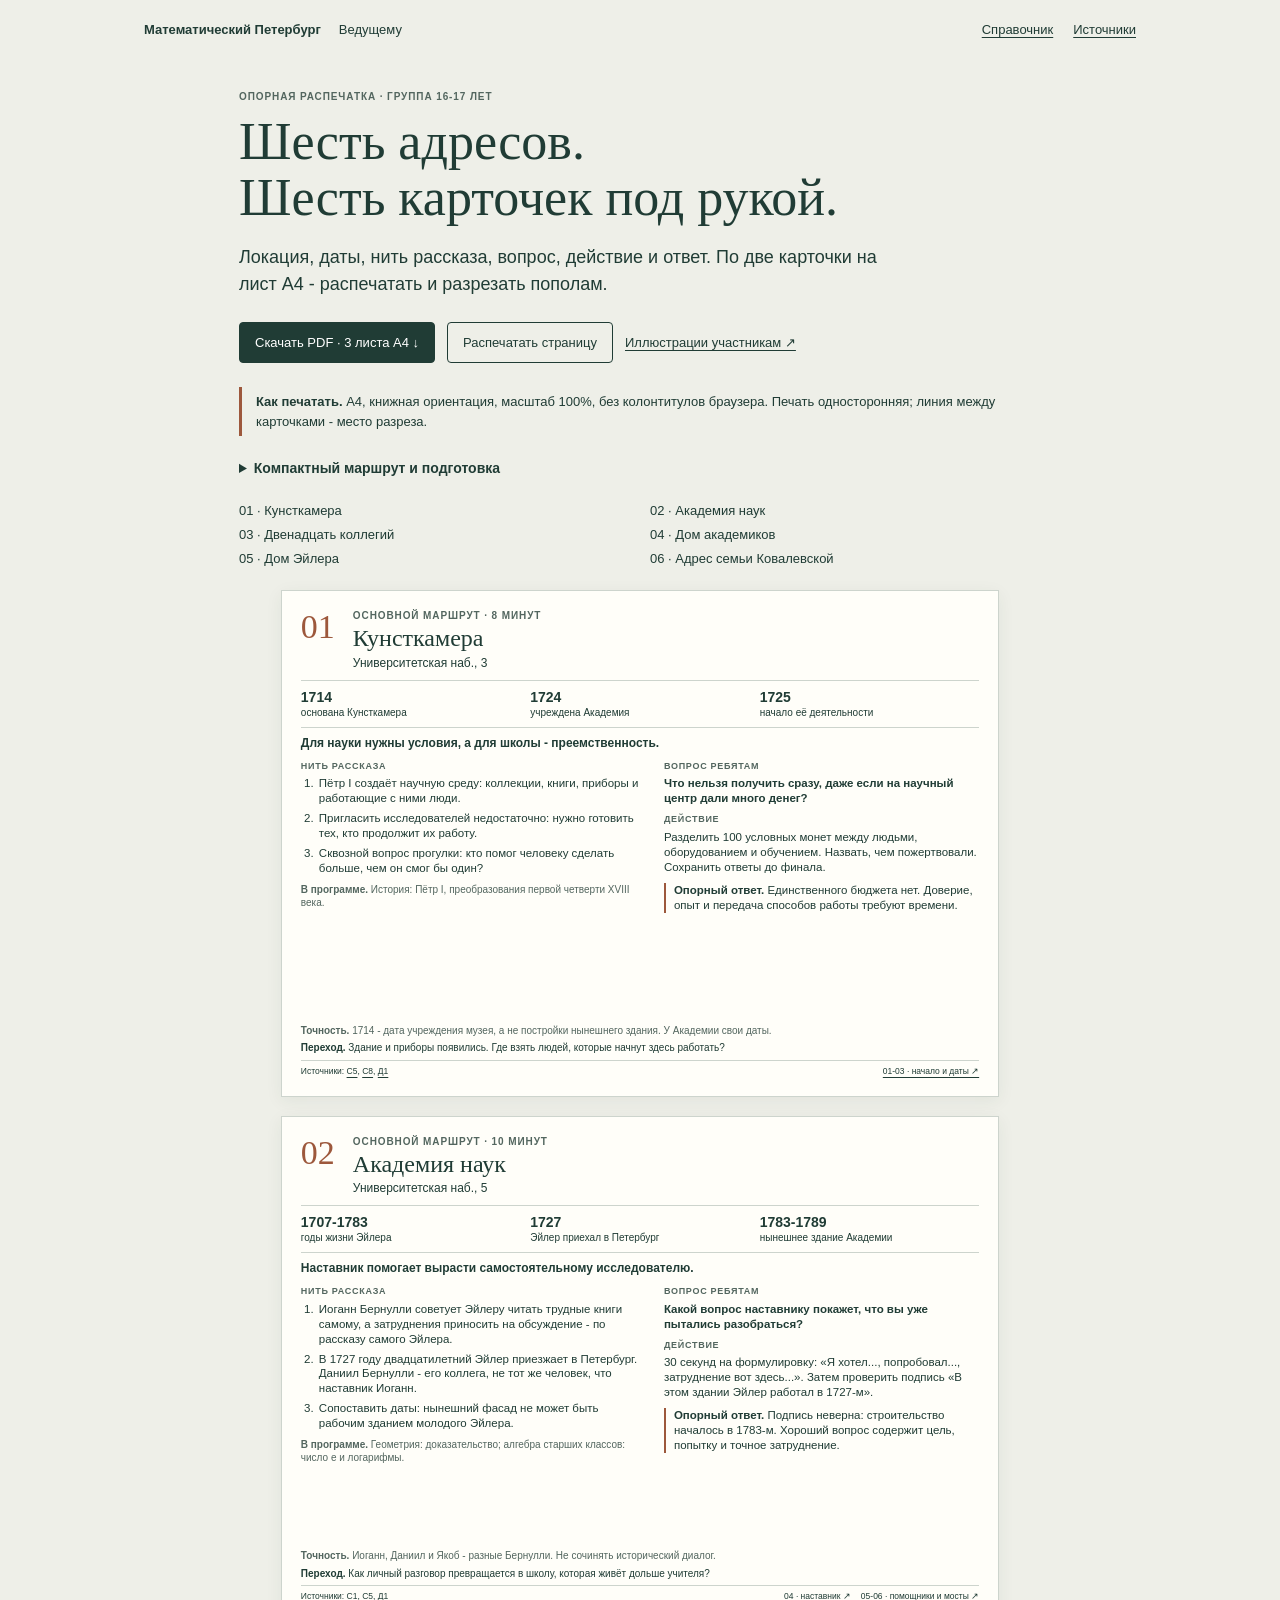
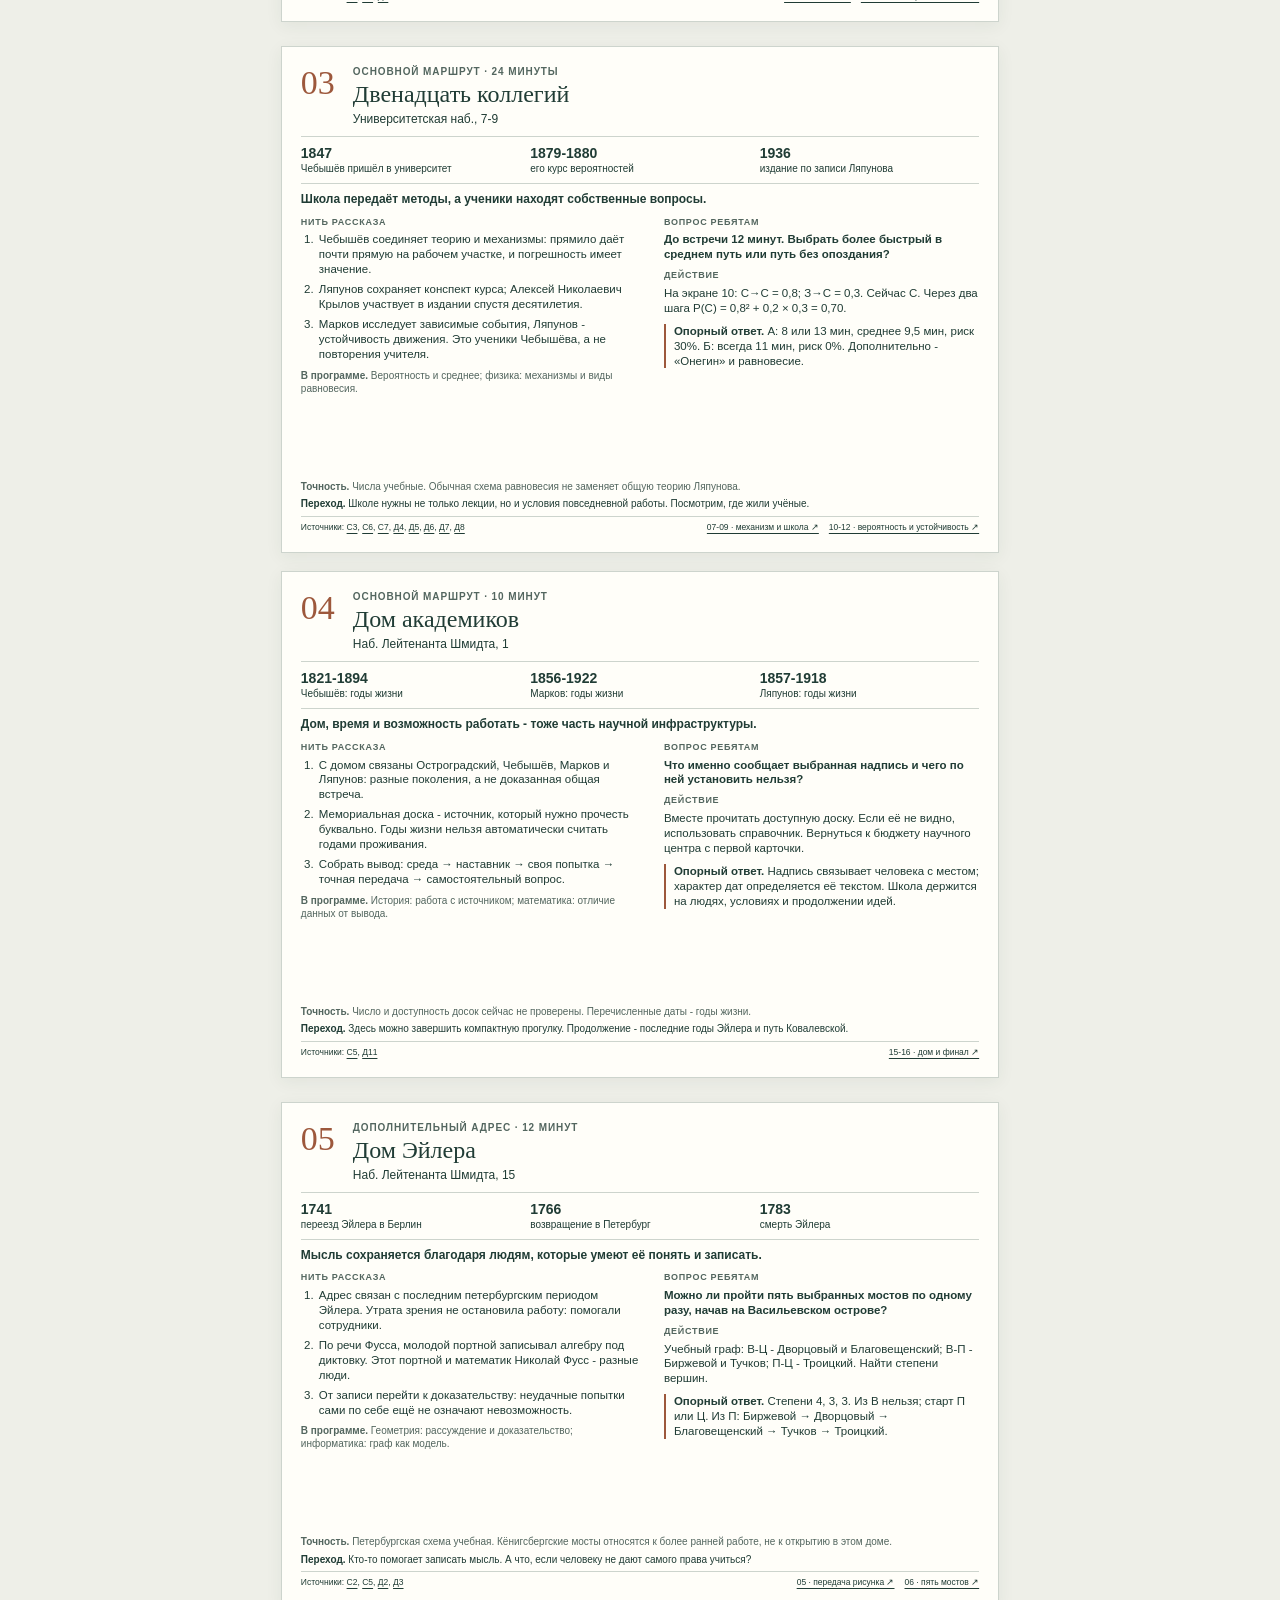
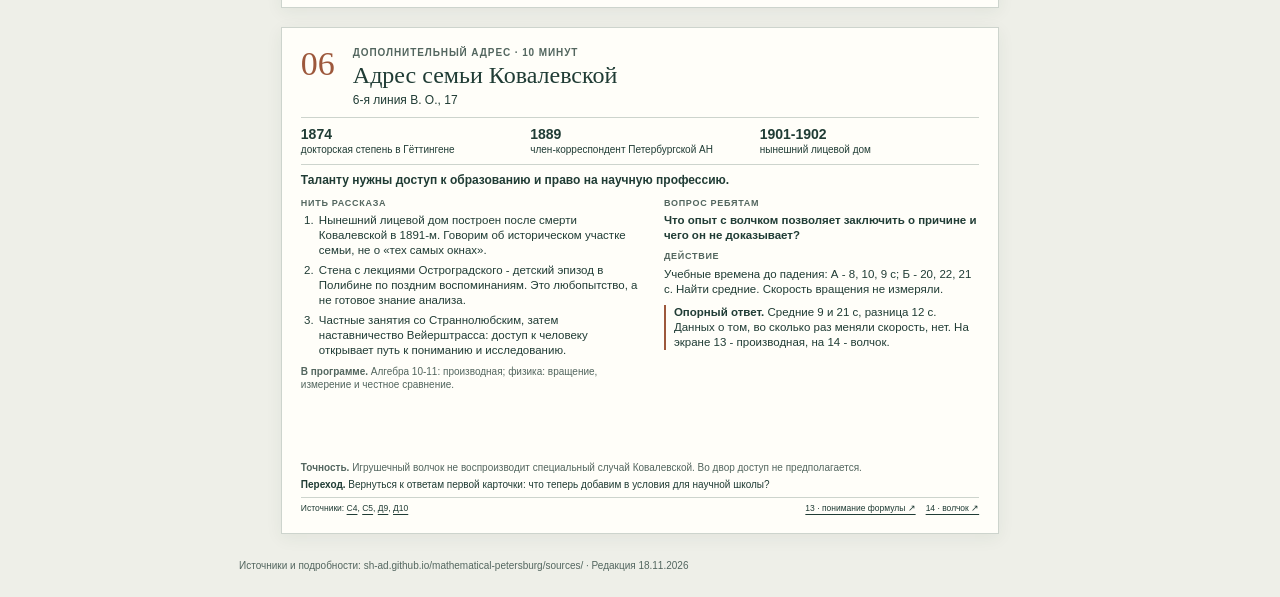
==== commit 04495675: "Publish six printable presenter cards and A4 PDF" ====
--- a/docs/presenter/index.html
+++ b/docs/presenter/index.html
@@ -1 +1,42 @@
-<!doctype html><html lang="ru"><head><meta charset="utf-8"><meta name="viewport" content="width=device-width,initial-scale=1"><meta name="description" content="Математический Петербург: иллюстрации и научные истории"><title>Математический Петербург · ведущему</title><link rel="stylesheet" href="../style.css"></head><body class="guide-page"><header class="site-top"><a class="brand" href="#top">Математический Петербург</a><span>Ведущему</span><nav><a href="../reference/index.html">Справочник</a><a href="../sources/index.html">Источники</a><button type="button" onclick="window.print()">Печать</button></nav></header><main class="guide-main" id="top"><div class="guide-hero"><p class="eyebrow">Опорный план · компактная прогулка</p><h1>Держать нить.<br>Давать идеям продолжение.</h1><p>16 экранов для участников и подсказки к каждому: цель, вопрос, действие, ответ и переход.</p><a class="primary-link" href="../participants/index.html" target="participants">Открыть сайт участников ↗</a><a class="text-link" href="../downloads/offline.zip" download>Весь комплект без интернета ↓</a></div><section class="guide-intro"><h2>Три места сбора</h2><div class="route-cards"><article><b>01 · 18 минут</b><h3>Кунсткамера + Академия</h3><p>Экраны 01–06. Условия науки, наставник, помощники, мосты.</p></article><article><b>02 · 24 минуты</b><h3>Двенадцать коллегий</h3><p>Экраны 07–14. Чебышёв, ученики, Ковалевская.</p></article><article><b>03 · до 10 минут</b><h3>Дом академиков</h3><p>Экраны 15–16. Разные поколения и финальный вопрос.</p></article></div><p class="limit">52 минуты содержательных блоков с резервом. 75–90 минут с переходами — цель, а не замер. Дом Эйлера и семейный адрес Ковалевской рассказываются без обязательного перехода к ним.</p><details><summary>Перед выходом и сокращение на холоде</summary><p>Открыть сайт участников в отдельной вкладке; проверить яркость и видимость с края группы. Скачать и распаковать офлайн-комплект заранее. Для активностей достаточно карандаша и бумаги; волчок необязателен.</p><p>В коротком варианте оставить даты, наставника, мосты, механизм, прогноз, одну историю Ковалевской и финал. Убрать повторные раунды, отдельный анализ текста и дополнительные вопросы. Ориентир — около 30 минут содержания; переходы и сбор группы добавляются отдельно.</p><p>Точки сбора, расстояния, слышимость и доступность надписей проверить на месте. Выбирать видимую надпись, не обещать доступ в музей, университет или дворы.</p></details></section><nav class="guide-toc" aria-label="Быстрый выбор экрана"><a href="#plan-school">01 · Как идеи становятся школой</a><a href="#plan-route">02 · Три места. Одна история.</a><a href="#plan-academy">03 · Академию основали раньше этого здания</a><a href="#plan-mentor">04 · Сначала своя попытка. Потом разговор.</a><a href="#plan-voice">05 · У мысли появляется запись</a><a href="#plan-bridges">06 · Пройти каждый мост ровно один раз</a><a href="#plan-mechanism">07 · Насколько прямой должна быть прямая?</a><a href="#plan-lecture">08 · Лекция пережила свой голос</a><a href="#plan-branches">09 · У учеников появляются свои вопросы</a><a href="#plan-forecast">10 · Быстрее в среднем — надёжнее к сроку?</a><a href="#plan-onegin">11 · «Онегин» становится данными</a><a href="#plan-stability">12 · Что произойдёт после малого смещения?</a><a href="#plan-understanding">13 · Знакомые символы становятся понятными</a><a href="#plan-rotation">14 · Увидеть вращение. Описать движение.</a><a href="#plan-house">15 · Соседство имён — ещё не общая встреча</a><a href="#plan-takeaway">16 · Что вы передадите дальше?</a></nav><article class="guide-card" id="plan-school"><header><p class="eyebrow">01 / 16 · Начало прогулки · 1 мин</p><h2>Как идеи становятся школой</h2><a class="show-link" href="../participants/index.html#school" target="participants">Показать экран 01 ↗</a></header><p class="guide-goal">Обозначить главный вопрос: как люди помогают друг другу получать научный результат.</p><dl><dt>Вопрос группе</dt><dd class="guide-question">Что помогает человеку сделать больше, чем он смог бы в одиночку?</dd><dt>Действие</dt><dd>Собрать 2–3 коротких ответа, не оценивать их как правильные или неправильные.</dd><dt>Опорный ответ</dt><dd>Вернёмся к ответам в финале: среда, наставник, собственная попытка, точная передача, право на самостоятельный вопрос.</dd><dt>Переход</dt><dd>Начнём с условий: где этой работе появиться?</dd></dl><details><summary>Реплика ведущего и точность формулировок</summary><p>Сегодня мы будем искать связи, которых не видно на фасадах: кто кому объяснил непонятное, кто дал задачу, кто записал и сохранил мысль. Через пять биографий увидим, как возникает научная школа.</p><p class="limit">Не сводить успех к врождённому таланту или одному великому наставнику.</p><p class="source-line"><a href="../sources/index.html#С5" target="_blank" rel="noopener">С5</a> · <a href="../sources/index.html#С7" target="_blank" rel="noopener">С7</a></p></details></article><article class="guide-card" id="plan-route"><header><p class="eyebrow">02 / 16 · Кунсткамера + Академия · 1 мин</p><h2>Три места. Одна история.</h2><a class="show-link" href="../participants/index.html#route" target="participants">Показать экран 02 ↗</a></header><p class="guide-goal">Объяснить композицию компактной прогулки.</p><dl><dt>Вопрос группе</dt><dd class="guide-question">Какие следы науки можно заметить снаружи здания?</dd><dt>Действие</dt><dd>Показать порядок трёх мест сбора. Дальние адреса назвать как необязательное продолжение.</dd><dt>Опорный ответ</dt><dd>Здание, адрес, надпись дают повод к исследованию; сами по себе они не доказывают конкретную встречу или разговор.</dd><dt>Переход</dt><dd>Сначала отличим жизнь учреждения от жизни здания.</dd></dl><details><summary>Реплика ведущего и точность формулировок</summary><p>У Кунсткамеры и Академии поговорим о среде, наставниках и Эйлере. У университета — о школе Чебышёва и пути Ковалевской. У Дома академиков соберём разные поколения в одну историю.</p><p class="limit">Схема не отражает расстояния. Точки сбора, переходы и слышимость требуют натурной проверки. 75–90 минут — ориентир формата.</p><p class="source-line"><a href="../sources/index.html#С5" target="_blank" rel="noopener">С5</a> · <a href="../sources/index.html#С8" target="_blank" rel="noopener">С8</a></p></details></article><article class="guide-card" id="plan-academy"><header><p class="eyebrow">03 / 16 · Кунсткамера + Академия · 3 мин</p><h2>Академию основали раньше этого здания</h2><a class="show-link" href="../participants/index.html#academy" target="participants">Показать экран 03 ↗</a></header><p class="guide-goal">Показать институт как длительную поддержку науки; научить проверять привязку события к фасаду.</p><dl><dt>Вопрос группе</dt><dd class="guide-question">Верна ли подпись: «В этом здании молодой Эйлер работал в 1727 году»?</dd><dt>Действие</dt><dd>Сначала дать сравнить даты и проголосовать, затем раскрыть ответ. Дополнительный вопрос: разделить 100 условных монет между людьми, приборами и обучением.</dd><dt>Опорный ответ</dt><dd>Подпись неверна: строительство началось в 1783-м, в год смерти Эйлера. Для научной школы нужны и материальные условия, и люди, и обучение; единственно правильного бюджета нет.</dd><dt>Переход</dt><dd>Здание построить можно. Как подготовить тех, кто будет в нём работать?</dd></dl><details><summary>Реплика ведущего и точность формулировок</summary><p>Академия учреждена в 1724 году, работает с 1725-го. Эйлер приехал в 1727-м. А нынешнее здание появилось в 1783–1789 годах. История организации длиннее истории её фасада.</p><p class="limit">Кунсткамера основана в 1714-м; это отдельное событие. Не приписывать нынешнее здание молодому Эйлеру.</p><p class="source-line"><a href="../sources/index.html#С8" target="_blank" rel="noopener">С8</a> · <a href="../sources/index.html#Д1" target="_blank" rel="noopener">Д1</a></p></details></article><article class="guide-card" id="plan-mentor"><header><p class="eyebrow">04 / 16 · Академия · 3 мин</p><h2>Сначала своя попытка. Потом разговор.</h2><a class="show-link" href="../participants/index.html#mentor" target="participants">Показать экран 04 ↗</a></header><p class="guide-goal">Показать конкретное устройство наставничества.</p><dl><dt>Вопрос группе</dt><dd class="guide-question">Как сформулировать вопрос, по которому видно, что вы уже пробовали разобраться?</dd><dt>Действие</dt><dd>30 секунд на собственную формулировку, затем обсудить её с соседом. Можно взять любой школьный пример.</dd><dt>Опорный ответ</dt><dd>Полезный вопрос уточняет цель, сделанные шаги и место, где довод перестал работать. Одна готовая формулировка всем не нужна.</dd><dt>Переход</dt><dd>Помощь нужна и знаменитому исследователю: как его мысль попадёт к читателю?</dd></dl><details><summary>Реплика ведущего и точность формулировок</summary><p>По автобиографическому рассказу Эйлера, Иоганн Бернулли советовал читать сложные книги самостоятельно, а затруднения обсуждать с ним. На встречу полезно принести не только задачу, но и след собственной попытки.</p><p class="limit">Короткий русский фрагмент — перевод английской передачи MacTutor. День недели встреч опущен из-за расхождения передач. Иоганн, Даниил и Якоб — разные Бернулли.</p><p class="source-line"><a href="../sources/index.html#С1" target="_blank" rel="noopener">С1</a></p></details></article><article class="guide-card" id="plan-voice"><header><p class="eyebrow">05 / 16 · Академия · дом Эйлера — дополнительный адрес · 3 мин</p><h2>У мысли появляется запись</h2><a class="show-link" href="../participants/index.html#voice" target="participants">Показать экран 05 ↗</a></header><p class="guide-goal">Сделать видимым вклад помощников и уточняющих вопросов.</p><dl><dt>Вопрос группе</dt><dd class="guide-question">Какие уточнения нужны, чтобы восстановить рисунок по словам другого?</dd><dt>Действие</dt><dd>Показать оригинал одному участнику; второй его не видит. Первый описывает три фигуры, второй рисует. Уточняющие вопросы разрешены. На маленьком экране показывать рисунок только описывающему.</dd><dt>Опорный ответ</dt><dd>Точности помогают названия фигур, относительные размеры и положение, порядок действий, проверка понимания. Полученный рисунок — совместный результат.</dd><dt>Переход</dt><dd>Проверим ещё одну привычку Эйлера: оставить от задачи только существенное.</dd></dl><details><summary>Реплика ведущего и точность формулировок</summary><p>В похвальной речи Фусс рассказывает о молодом портном, записывавшем «Начала алгебры» под диктовку Эйлера. В сложной работе помогали и математически подготовленные сотрудники. Между мыслью и книгой — труд многих людей.</p><p class="limit">Портной и Фусс — разные люди. Речь Фусса торжественная и идеализирует героя. Не устраивать игру с закрытыми глазами.</p><p class="source-line"><a href="../sources/index.html#С2" target="_blank" rel="noopener">С2</a> · <a href="../sources/index.html#С1" target="_blank" rel="noopener">С1</a></p></details></article><article class="guide-card" id="plan-bridges"><header><p class="eyebrow">06 / 16 · Рассказ об Эйлере · у Академии · 4 мин</p><h2>Пройти каждый мост ровно один раз</h2><a class="show-link" href="../participants/index.html#bridges" target="participants">Показать экран 06 ↗</a></header><p class="guide-goal">Через попытку открыть необходимое условие обхода графа.</p><dl><dt>Вопрос группе</dt><dd class="guide-question">Если попытки не удаются, как понять, что другого порядка тоже не существует?</dd><dt>Действие</dt><dd>Выбирать мосты на схеме или кнопками. После неудачи переключить старт на Петроградскую сторону. Предложить объяснить различие.</dd><dt>Опорный ответ</dt><dd>Степени В=4, П=3, Ц=3. У промежуточной точки вход и выход образуют пару. Начало и конец должны быть в двух нечётных вершинах: П и Ц. Пример из П: Биржевой → Дворцовый → Благовещенский → Тучков → Троицкий.</dd><dt>Переход</dt><dd>Общий метод полезен для обхода улиц при уборке или осмотре сетей. У Чебышёва другая практическая задача — движение механизма.</dd></dl><details><summary>Реплика ведущего и точность формулировок</summary><p>На схеме три зоны, внутри каждой перемещение не считаем. Между ними пять выбранных петербургских мостов. Другие переправы исключены условием. Попробуем начать на Васильевском острове и пройти каждый мост ровно один раз.</p><p class="limit">Это не историческая сеть Кёнигсберга и не пешеходный маршрут экскурсии. Оптимизация числа переходов отличается от минимизации времени и расстояния.</p><p class="source-line"><a href="../sources/index.html#Д2" target="_blank" rel="noopener">Д2</a> · <a href="../sources/index.html#Д3" target="_blank" rel="noopener">Д3</a></p></details></article><article class="guide-card" id="plan-mechanism"><header><p class="eyebrow">07 / 16 · Двенадцать коллегий · 3 мин</p><h2>Насколько прямой должна быть прямая?</h2><a class="show-link" href="../participants/index.html#mechanism" target="participants">Показать экран 07 ↗</a></header><p class="guide-goal">Показать переход от практической потребности к точным требованиям.</p><dl><dt>Вопрос группе</dt><dd class="guide-question">Что нужно измерить, прежде чем использовать этот механизм?</dd><dt>Действие</dt><dd>Включить анимацию и найти почти прямой участок; остановить её. Попросить назвать применение и допустимую ошибку.</dd><dt>Опорный ответ</dt><dd>Нужны допустимое отклонение, длина рабочего хода, размеры и нагрузки. При изменении параметров можно уменьшать отклонение, но сокращать рабочий ход. Слово «почти» требует численного условия.</dd><dt>Переход</dt><dd>Исследователь оставляет после себя не только устройства. Что останется после его лекции?</dd></dl><details><summary>Реплика ведущего и точность формулировок</summary><p>Двигатель вращается, а рабочей детали может понадобиться почти прямое движение. У механизма Чебышёва точка описывает кривую, часть которой близка к прямой. Вопрос инженера: достаточна ли такая точность для нужной работы?</p><p class="limit">Современная схема Van helsing, 2007, CC BY 2.5. Это приближённое прямило, не точное; прямой близка только часть траектории. Не приписывать ему устройство любого современного робота.</p><p class="source-line"><a href="../sources/index.html#С7" target="_blank" rel="noopener">С7</a> · <a href="../sources/index.html#Д4" target="_blank" rel="noopener">Д4</a></p></details></article><article class="guide-card" id="plan-lecture"><header><p class="eyebrow">08 / 16 · Двенадцать коллегий · 3 мин</p><h2>Лекция пережила свой голос</h2><a class="show-link" href="../participants/index.html#lecture" target="participants">Показать экран 08 ↗</a></header><p class="guide-goal">Показать конспект как передачу хода мысли, а не только результата.</p><dl><dt>Вопрос группе</dt><dd class="guide-question">Что нужно сохранить в записи, чтобы другой человек смог продолжить работу?</dd><dt>Действие</dt><dd>Краткую устную инструкцию записывает один участник; другой выполняет по записи. Сравнить потерянное объяснение и ясные уточнения.</dd><dt>Опорный ответ</dt><dd>Цель, условия, порядок действий, основания выбора, исключения и возможность задать вопрос. Копия результата ещё не сохраняет весь ход рассуждения.</dd><dt>Переход</dt><dd>Но школа не требует, чтобы ученики повторяли одну задачу всю жизнь.</dd></dl><details><summary>Реплика ведущего и точность формулировок</summary><p>Курс Чебышёва 1879–1880 годов сохранился в записи Ляпунова и вышел в 1936 году при участии Алексея Крылова. Крылов ценил передачу тонких попутных замечаний — того, что легко потерять в одних формулах.</p><p class="limit">Цитата Крылова передана в карточке переиздания; рукопись не сверена. Крылов здесь — Алексей Николаевич, кораблестроитель, а не баснописец.</p><p class="source-line"><a href="../sources/index.html#С3" target="_blank" rel="noopener">С3</a> · <a href="../sources/index.html#Д5" target="_blank" rel="noopener">Д5</a></p></details></article><article class="guide-card" id="plan-branches"><header><p class="eyebrow">09 / 16 · Двенадцать коллегий · 2 мин</p><h2>У учеников появляются свои вопросы</h2><a class="show-link" href="../participants/index.html#branches" target="participants">Показать экран 09 ↗</a></header><p class="guide-goal">Различить преемственность и копирование учителя.</p><dl><dt>Вопрос группе</dt><dd class="guide-question">Что может быть общим у исследований случайности и устойчивости?</dd><dt>Действие</dt><dd>Сначала собрать версии, затем связать их с точной постановкой вопроса, допущениями, проверкой довода.</dd><dt>Опорный ответ</dt><dd>Общими бывают исследовательские привычки и среда обсуждения. Сходство направления или единственная общая формула не обязательны.</dd><dt>Переход</dt><dd>Сначала попробуем спрогнозировать следующий шаг вместе с Марковым.</dd></dl><details><summary>Реплика ведущего и точность формулировок</summary><p>Марков и Ляпунов учились у Чебышёва. Марков исследовал зависимые случайные величины. Ляпунов — устойчивость движения и равновесие вращающейся жидкости. Чебышёвский вопрос стал началом многолетней работы, а не упражнением с готовым ответом.</p><p class="limit">Вопрос о вращающейся жидкости предложен Ляпунову в 1882 году; его магистерская работа не дала полного ответа. Ковалевскую не включаем в прямую линию учеников Чебышёва.</p><p class="source-line"><a href="../sources/index.html#С7" target="_blank" rel="noopener">С7</a> · <a href="../sources/index.html#Д6" target="_blank" rel="noopener">Д6</a> · <a href="../sources/index.html#Д7" target="_blank" rel="noopener">Д7</a></p></details></article><article class="guide-card" id="plan-forecast"><header><p class="eyebrow">10 / 16 · Двенадцать коллегий · 4 мин</p><h2>Быстрее в среднем — надёжнее к сроку?</h2><a class="show-link" href="../participants/index.html#forecast" target="participants">Показать экран 10 ↗</a></header><p class="guide-goal">Развести условную вероятность, среднее время и риск.</p><dl><dt>Вопрос группе</dt><dd class="guide-question">Какой путь выбрать, если важно успеть? А если важно только среднее время?</dd><dt>Действие</dt><dd>Сначала оставить исходные параметры. Попросить найти две ветви к свободному состоянию; раскрыть расчёт. Затем менять вероятности ползунками и наблюдать среднее и риск.</dd><dt>Опорный ответ</dt><dd>0,8² + 0,2×0,3 = 0,70. Среднее А — 9,5 мин; риск опоздания — 30%. Б занимает 11 мин, риск 0% в модели. Критерий выбора зависит от задачи.</dd><dt>Переход</dt><dd>Марков исследовал зависимости и в материале, знакомом по литературе.</dd></dl><details><summary>Реплика ведущего и точность формулировок</summary><p>Сейчас свободно. После свободного шага следующий свободен с вероятностью 80%, после задержки — 30%. Через два шага свободно с вероятностью 70%. Теперь сравним путь А: 8 или 13 минут, и путь Б: всегда 11. Встреча через 12 минут.</p><p class="limit">Числа учебные. Достаточность текущего состояния — допущение этой модели. Настоящему прогнозу могут понадобиться время суток, осадки и аварии.</p><p class="source-line"><a href="../sources/index.html#Д6" target="_blank" rel="noopener">Д6</a></p></details></article><article class="guide-card" id="plan-onegin"><header><p class="eyebrow">11 / 16 · Двенадцать коллегий · 2 мин</p><h2>«Онегин» становится данными</h2><a class="show-link" href="../participants/index.html#onegin" target="participants">Показать экран 11 ↗</a></header><p class="guide-goal">Связать историческое исследование текста с условными вероятностями.</p><dl><dt>Вопрос группе</dt><dd class="guide-question">Можно ли ожидать следующую букву, совсем не учитывая предыдущую?</dd><dt>Действие</dt><dd>Включить подсветку. Сравнить доли гласных после гласной и после согласной в нашем отрывке. Уточнить, на каком количестве пар основан результат.</dd><dt>Опорный ответ</dt><dd>Частоты переходов могут различаться. Контекст несёт информацию, но малый отрывок не даёт надёжного вывода обо всём языке. Этот экран вычисляет частоты, а не предсказывает смысл.</dd><dt>Переход</dt><dd>Как случайная ошибка меняет будущее, мы спросили. А как меняется само движение после отклонения?</dd></dl><details><summary>Реплика ведущего и точность формулировок</summary><p>В 1913 году Марков опубликовал исследование текста «Евгения Онегина», изучая связи в последовательности букв. Здесь небольшой учебный отрывок в современной орфографии: превратим его в гласные и согласные и посчитаем переходы.</p><p class="limit">Короткий отрывок и расчёт — наше упражнение, не воспроизведение всей выборки Маркова. Современные языковые модели значительно сложнее короткой цепи букв.</p><p class="source-line"><a href="../sources/index.html#Д8" target="_blank" rel="noopener">Д8</a></p></details></article><article class="guide-card" id="plan-stability"><header><p class="eyebrow">12 / 16 · Двенадцать коллегий · 3 мин</p><h2>Что произойдёт после малого смещения?</h2><a class="show-link" href="../participants/index.html#stability" target="participants">Показать экран 12 ↗</a></header><p class="guide-goal">Ввести устойчивость через школьные виды равновесия и отметить границы аналогии.</p><dl><dt>Вопрос группе</dt><dd class="guide-question">Всегда ли «устойчиво» означает «обязательно вернулось точно назад»?</dd><dt>Действие</dt><dd>Сначала попросить прогноз для трёх рисунков, затем показать направления реакции. Отметить нулевую начальную скорость в этой схеме.</dd><dt>Опорный ответ</dt><dd>Сохранение близости и возвращение — разные свойства. Школьная схема относится к видам равновесия; теория устойчивости движения рассматривает более общий вопрос.</dd><dt>Переход</dt><dd>Этот вопрос нужен системам управления. А для описания вращения потребуются ещё точные условия задачи.</dd></dl><details><summary>Реплика ведущего и точность формулировок</summary><p>Представим шарик в чаше, на вершине и на плоскости. Немного сместим его из положения покоя. Разные поверхности дают разные реакции. Для движения исследователь спрашивает шире: останется ли оно близким к исходному?</p><p class="limit">Схема показывает реакцию на смещение положения без начальной скорости. Это не полная симуляция движения и не доказательство устойчивости автопилота.</p><p class="source-line"><a href="../sources/index.html#Д7" target="_blank" rel="noopener">Д7</a> · <a href="../sources/index.html#С12" target="_blank" rel="noopener">С12</a></p></details></article><article class="guide-card" id="plan-understanding"><header><p class="eyebrow">13 / 16 · Двенадцать коллегий · семейный адрес — дополнительный · 3 мин</p><h2>Знакомые символы становятся понятными</h2><a class="show-link" href="../participants/index.html#understanding" target="participants">Показать экран 13 ↗</a></header><p class="guide-goal">Связать мемуарный сюжет с понятной школьной идеей и доступом к образованию.</p><dl><dt>Вопрос группе</dt><dd class="guide-question">Что на графике пути показывает наклон касательной?</dd><dt>Действие</dt><dd>Двигать момент времени на современной учебной схеме s=t². Наблюдать, как меняется наклон и значение скорости v=2t.</dd><dt>Опорный ответ</dt><dd>Производная описывает мгновенную скорость изменения. В нашем примере при t=2 скорость равна 4 условным единицам в секунду. Знакомство с записью и понимание смысла — разные ступени.</dd><dt>Переход</dt><dd>Одна из собственных больших задач Ковалевской связана с вращением.</dd></dl><details><summary>Реплика ведущего и точность формулировок</summary><p>Ковалевская вспоминала стену с листами лекций Остроградского в Полибине. Позднее объяснение Страннолюбского помогло осмыслить знакомые символы. В её образовании и научной карьере важную роль сыграло личное наставничество, затем — Вейерштрасс.</p><p class="limit">График — современная учебная иллюстрация, не лист с её стены. Производную Ковалевская не изобретала. Дом на 6-й линии, 17 не является местом детского эпизода; нынешний лицевой фасад построен в 1901–1902 годах.</p><p class="source-line"><a href="../sources/index.html#С4" target="_blank" rel="noopener">С4</a> · <a href="../sources/index.html#Д9" target="_blank" rel="noopener">Д9</a> · <a href="../sources/index.html#С10" target="_blank" rel="noopener">С10</a></p></details></article><article class="guide-card" id="plan-rotation"><header><p class="eyebrow">14 / 16 · Двенадцать коллегий · 3 мин</p><h2>Увидеть вращение. Описать движение.</h2><a class="show-link" href="../participants/index.html#rotation" target="participants">Показать экран 14 ↗</a></header><p class="guide-goal">Отделить данные, причинный вывод и точную математическую модель.</p><dl><dt>Вопрос группе</dt><dd class="guide-question">Можно ли из двух серий времени до падения узнать, во сколько раз изменилась скорость вращения?</dd><dt>Действие</dt><dd>Показать учебные серии 8,10,9 и 20,22,21 секунды. Посчитать средние. Раскрыть вывод и спросить, каких измерений недостаёт.</dd><dt>Опорный ответ</dt><dd>Средние 9 и 21 секунда, разница 12. Скорость не измерена: её изменение неизвестно. Время до падения не является строгим определением устойчивости. Нужны контроль запуска, измерение скорости и повторения.</dd><dt>Переход</dt><dd>Разным исследователям нужны разные модели; город сохраняет следы этих поколений вместе.</dd></dl><details><summary>Реплика ведущего и точность формулировок</summary><p>Ковалевская нашла специальный интегрируемый случай вращения тяжёлого твёрдого тела вокруг неподвижной точки. Игрушечный волчок помогает поставить вопрос о движении, но её результат значительно точнее такой демонстрации.</p><p class="limit">Все числа вымышлены для обучения. Схематический волчок не является моделью специального случая Ковалевской. Современная связь — задачи динамики твёрдого тела и физические движки.</p><p class="source-line"><a href="../sources/index.html#Д9" target="_blank" rel="noopener">Д9</a> · <a href="../sources/index.html#Д10" target="_blank" rel="noopener">Д10</a></p></details></article><article class="guide-card" id="plan-house"><header><p class="eyebrow">15 / 16 · Дом академиков · 3 мин</p><h2>Соседство имён — ещё не общая встреча</h2><a class="show-link" href="../participants/index.html#house" target="participants">Показать экран 15 ↗</a></header><p class="guide-goal">Научить читать мемориальную привязку и завершить тему среды.</p><dl><dt>Вопрос группе</dt><dd class="guide-question">Что выбранная надпись доказывает, а чего из неё узнать нельзя?</dd><dt>Действие</dt><dd>Выбрать одну видимую надпись. Сверить имя и смысл дат. Если чтение затруднено, использовать экран с именами и сформулировать вопросы к источнику.</dd><dt>Опорный ответ</dt><dd>Привязка человека к дому не доказывает общие чаепития всех жильцов, одновременное проживание или передачу конкретной идеи.</dd><dt>Переход</dt><dd>Вернёмся к первому вопросу: какие условия дали идеям продолжение?</dd></dl><details><summary>Реплика ведущего и точность формулировок</summary><p>С этим домом связаны Остроградский, Чебышёв, Марков и Ляпунов. Но таблички собраны на одном фасаде сегодня, а люди жили здесь в разные периоды. Надпись важно прочитать буквально: годы жизни и годы проживания — разные сведения.</p><p class="limit">Текущая видимость и число досок не проверены; 29 относится к исследованию 2022 года. Весь финальный блок у дома — до 10 минут.</p><p class="source-line"><a href="../sources/index.html#С5" target="_blank" rel="noopener">С5</a> · <a href="../sources/index.html#Д11" target="_blank" rel="noopener">Д11</a></p></details></article><article class="guide-card" id="plan-takeaway"><header><p class="eyebrow">16 / 16 · Дом академиков · финал · 2 мин</p><h2>Что вы передадите дальше?</h2><a class="show-link" href="../participants/index.html#takeaway" target="participants">Показать экран 16 ↗</a></header><p class="guide-goal">Связать все истории и вернуться к первым ответам участников.</p><dl><dt>Вопрос группе</dt><dd class="guide-question">Какую идею из прогулки вы могли бы объяснить человеку, которого здесь не было?</dd><dt>Действие</dt><dd>В парах выбрать одну идею и объяснить её за 30 секунд. Собеседник задаёт одно уточнение. При наличии времени вернуться к бюджету научного центра.</dd><dt>Опорный ответ</dt><dd>Оцениваем ясность и проверяемость объяснения, а не совпадение формулировок. Можно объяснить чётность в задаче о мостах, риск маршрута или роль точного конспекта.</dd><dt>Переход</dt><dd>Собрать материалы, обозначить завершение и согласованный дальнейший путь группы.</dd></dl><details><summary>Реплика ведущего и точность формулировок</summary><p>Условия помогают начать, наставник — увидеть затруднение, собственная попытка — сформулировать вопрос, запись — сохранить мысль. Хорошая школа позволяет ученику найти собственную задачу.</p><p class="limit">Финальный результат — понятная связь и собственный вопрос, а не проверка запоминания фамилий.</p><p class="source-line"><a href="../sources/index.html#С1" target="_blank" rel="noopener">С1</a> · <a href="../sources/index.html#С3" target="_blank" rel="noopener">С3</a> · <a href="../sources/index.html#С7" target="_blank" rel="noopener">С7</a></p></details></article><footer class="site-footer"><a href="../sources/index.html">Источники и лицензии</a><p>Все реплики ведущего современные. Исторические свидетельства подписаны. Учебные численные данные вымышлены. Материалы подготовлены для группы 16–17 лет.</p></footer></main></body></html>+<!doctype html><html lang="ru"><head><meta charset="utf-8"><meta name="viewport" content="width=device-width,initial-scale=1"><title>Шесть карточек ведущего · Математический Петербург</title><meta name="description" content="Шесть карточек по историческим адресам: даты, сюжеты, вопросы и опорные ответы. Три листа A4 для печати."><link rel="stylesheet" href="../presenter.css"></head>
+<body><header class="site-top"><a href="#top" class="brand">Математический Петербург</a><span>Ведущему</span><nav><a href="../reference/index.html">Справочник</a><a href="../sources/index.html">Источники</a></nav></header>
+<main id="top"><div class="intro"><p class="eyebrow">Опорная распечатка · группа 16-17 лет</p><h1>Шесть адресов.<br>Шесть карточек под рукой.</h1><p class="lead">Локация, даты, нить рассказа, вопрос, действие и ответ. По две карточки на лист A4 - распечатать и разрезать пополам.</p><div class="actions"><a class="primary" href="../downloads/presenter-cards.pdf" download>Скачать PDF · 3 листа A4 ↓</a><button type="button" onclick="window.print()">Распечатать страницу</button><a href="../participants/index.html" target="participants">Иллюстрации участникам ↗</a></div>
+<div class="print-hint"><b>Как печатать.</b> A4, книжная ориентация, масштаб 100%, без колонтитулов браузера. Печать односторонняя; линия между карточками - место разреза.</div>
+<details><summary>Компактный маршрут и подготовка</summary><p>Карточки 01-02 - у Кунсткамеры и Академии; 03 - у Двенадцати коллегий; 04 - у Дома академиков. Адреса 05-06 - дополнительное продолжение. Если туда не идём, историю 05 рассказываем у Академии, 06 - у университета. Повторять уже показанные активности не нужно.</p><p>Минуты - бюджеты содержания без переходов. 75-90 минут - ориентир компактной прогулки, не замер маршрута по всем шести адресам. На холоде оставить один вопрос и одну активность на место. Заранее проверить точки сбора и видимость экрана; взять бумагу и карандаш.</p><p>Для показа без сети: <a href="https://sh-ad.github.io/mathematical-petersburg/downloads/offline.zip" download>скачать весь комплект</a>. Источники внизу карточек ведут к подробной атрибуции; реплики ведущего современные, численные примеры учебные.</p></details><nav class="toc" aria-label="Выбор адреса"><a href="#kunstkamera">01 · Кунсткамера</a><a href="#academy">02 · Академия наук</a><a href="#university">03 · Двенадцать коллегий</a><a href="#academicians">04 · Дом академиков</a><a href="#euler-house">05 · Дом Эйлера</a><a href="#kovalevskaya-site">06 · Адрес семьи Ковалевской</a></nav></div>
+<div class="print-cards"><section class="card-sheet" aria-label="Лист 1"><article class="route-card" id="kunstkamera" aria-labelledby="title-kunstkamera">
+<header class="card-heading"><div class="card-number">01</div><div><p class="eyebrow">Основной маршрут · 8 минут</p><h2 id="title-kunstkamera">Кунсткамера</h2><p class="address">Университетская наб., 3</p></div></header>
+<dl class="dates"><div><dt>1714</dt><dd>основана Кунсткамера</dd></div><div><dt>1724</dt><dd>учреждена Академия</dd></div><div><dt>1725</dt><dd>начало её деятельности</dd></div></dl><p class="thread">Для науки нужны условия, а для школы - преемственность.</p>
+<div class="card-copy"><section><h3>Нить рассказа</h3><ol><li>Пётр I создаёт научную среду: коллекции, книги, приборы и работающие с ними люди.</li><li>Пригласить исследователей недостаточно: нужно готовить тех, кто продолжит их работу.</li><li>Сквозной вопрос прогулки: кто помог человеку сделать больше, чем он смог бы один?</li></ol><p class="school"><b>В программе.</b> История: Пётр I, преобразования первой четверти XVIII века.</p></section>
+<section><h3>Вопрос ребятам</h3><p class="question">Что нельзя получить сразу, даже если на научный центр дали много денег?</p><h3>Действие</h3><p>Разделить 100 условных монет между людьми, оборудованием и обучением. Назвать, чем пожертвовали. Сохранить ответы до финала.</p><p class="answer"><b>Опорный ответ.</b> Единственного бюджета нет. Доверие, опыт и передача способов работы требуют времени.</p></section></div>
+<div class="card-ending"><p class="precision"><b>Точность.</b> 1714 - дата учреждения музея, а не постройки нынешнего здания. У Академии свои даты.</p><p class="transition"><b>Переход.</b> Здание и приборы появились. Где взять людей, которые начнут здесь работать?</p></div>
+<footer class="card-footer"><span>Источники: <a href="../sources/index.html#С5">С5</a>, <a href="../sources/index.html#С8">С8</a>, <a href="../sources/index.html#Д1">Д1</a></span><span class="screen-links"><a class="show-link" target="participants" href="../participants/index.html#school">01-03 · начало и даты ↗</a></span><span class="print-screen-links">Экраны: 01-03 · начало и даты</span></footer></article><article class="route-card" id="academy" aria-labelledby="title-academy">
+<header class="card-heading"><div class="card-number">02</div><div><p class="eyebrow">Основной маршрут · 10 минут</p><h2 id="title-academy">Академия наук</h2><p class="address">Университетская наб., 5</p></div></header>
+<dl class="dates"><div><dt>1707-1783</dt><dd>годы жизни Эйлера</dd></div><div><dt>1727</dt><dd>Эйлер приехал в Петербург</dd></div><div><dt>1783-1789</dt><dd>нынешнее здание Академии</dd></div></dl><p class="thread">Наставник помогает вырасти самостоятельному исследователю.</p>
+<div class="card-copy"><section><h3>Нить рассказа</h3><ol><li>Иоганн Бернулли советует Эйлеру читать трудные книги самому, а затруднения приносить на обсуждение - по рассказу самого Эйлера.</li><li>В 1727 году двадцатилетний Эйлер приезжает в Петербург. Даниил Бернулли - его коллега, не тот же человек, что наставник Иоганн.</li><li>Сопоставить даты: нынешний фасад не может быть рабочим зданием молодого Эйлера.</li></ol><p class="school"><b>В программе.</b> Геометрия: доказательство; алгебра старших классов: число e и логарифмы.</p></section>
+<section><h3>Вопрос ребятам</h3><p class="question">Какой вопрос наставнику покажет, что вы уже пытались разобраться?</p><h3>Действие</h3><p>30 секунд на формулировку: «Я хотел..., попробовал..., затруднение вот здесь...». Затем проверить подпись «В этом здании Эйлер работал в 1727-м».</p><p class="answer"><b>Опорный ответ.</b> Подпись неверна: строительство началось в 1783-м. Хороший вопрос содержит цель, попытку и точное затруднение.</p></section></div>
+<div class="card-ending"><p class="precision"><b>Точность.</b> Иоганн, Даниил и Якоб - разные Бернулли. Не сочинять исторический диалог.</p><p class="transition"><b>Переход.</b> Как личный разговор превращается в школу, которая живёт дольше учителя?</p></div>
+<footer class="card-footer"><span>Источники: <a href="../sources/index.html#С1">С1</a>, <a href="../sources/index.html#С5">С5</a>, <a href="../sources/index.html#Д1">Д1</a></span><span class="screen-links"><a class="show-link" target="participants" href="../participants/index.html#mentor">04 · наставник ↗</a><a class="show-link" target="participants" href="../participants/index.html#voice">05-06 · помощники и мосты ↗</a></span><span class="print-screen-links">Экраны: 04 · наставник; 05-06 · помощники и мосты</span></footer></article></section><section class="card-sheet" aria-label="Лист 2"><article class="route-card" id="university" aria-labelledby="title-university">
+<header class="card-heading"><div class="card-number">03</div><div><p class="eyebrow">Основной маршрут · 24 минуты</p><h2 id="title-university">Двенадцать коллегий</h2><p class="address">Университетская наб., 7-9</p></div></header>
+<dl class="dates"><div><dt>1847</dt><dd>Чебышёв пришёл в университет</dd></div><div><dt>1879-1880</dt><dd>его курс вероятностей</dd></div><div><dt>1936</dt><dd>издание по записи Ляпунова</dd></div></dl><p class="thread">Школа передаёт методы, а ученики находят собственные вопросы.</p>
+<div class="card-copy"><section><h3>Нить рассказа</h3><ol><li>Чебышёв соединяет теорию и механизмы: прямило даёт почти прямую на рабочем участке, и погрешность имеет значение.</li><li>Ляпунов сохраняет конспект курса; Алексей Николаевич Крылов участвует в издании спустя десятилетия.</li><li>Марков исследует зависимые события, Ляпунов - устойчивость движения. Это ученики Чебышёва, а не повторения учителя.</li></ol><p class="school"><b>В программе.</b> Вероятность и среднее; физика: механизмы и виды равновесия.</p></section>
+<section><h3>Вопрос ребятам</h3><p class="question">До встречи 12 минут. Выбрать более быстрый в среднем путь или путь без опоздания?</p><h3>Действие</h3><p>На экране 10: С→С = 0,8; З→С = 0,3. Сейчас С. Через два шага P(С) = 0,8² + 0,2 × 0,3 = 0,70.</p><p class="answer"><b>Опорный ответ.</b> А: 8 или 13 мин, среднее 9,5 мин, риск 30%. Б: всегда 11 мин, риск 0%. Дополнительно - «Онегин» и равновесие.</p></section></div>
+<div class="card-ending"><p class="precision"><b>Точность.</b> Числа учебные. Обычная схема равновесия не заменяет общую теорию Ляпунова.</p><p class="transition"><b>Переход.</b> Школе нужны не только лекции, но и условия повседневной работы. Посмотрим, где жили учёные.</p></div>
+<footer class="card-footer"><span>Источники: <a href="../sources/index.html#С3">С3</a>, <a href="../sources/index.html#С6">С6</a>, <a href="../sources/index.html#С7">С7</a>, <a href="../sources/index.html#Д4">Д4</a>, <a href="../sources/index.html#Д5">Д5</a>, <a href="../sources/index.html#Д6">Д6</a>, <a href="../sources/index.html#Д7">Д7</a>, <a href="../sources/index.html#Д8">Д8</a></span><span class="screen-links"><a class="show-link" target="participants" href="../participants/index.html#mechanism">07-09 · механизм и школа ↗</a><a class="show-link" target="participants" href="../participants/index.html#forecast">10-12 · вероятность и устойчивость ↗</a></span><span class="print-screen-links">Экраны: 07-09 · механизм и школа; 10-12 · вероятность и устойчивость</span></footer></article><article class="route-card" id="academicians" aria-labelledby="title-academicians">
+<header class="card-heading"><div class="card-number">04</div><div><p class="eyebrow">Основной маршрут · 10 минут</p><h2 id="title-academicians">Дом академиков</h2><p class="address">Наб. Лейтенанта Шмидта, 1</p></div></header>
+<dl class="dates"><div><dt>1821-1894</dt><dd>Чебышёв: годы жизни</dd></div><div><dt>1856-1922</dt><dd>Марков: годы жизни</dd></div><div><dt>1857-1918</dt><dd>Ляпунов: годы жизни</dd></div></dl><p class="thread">Дом, время и возможность работать - тоже часть научной инфраструктуры.</p>
+<div class="card-copy"><section><h3>Нить рассказа</h3><ol><li>С домом связаны Остроградский, Чебышёв, Марков и Ляпунов: разные поколения, а не доказанная общая встреча.</li><li>Мемориальная доска - источник, который нужно прочесть буквально. Годы жизни нельзя автоматически считать годами проживания.</li><li>Собрать вывод: среда → наставник → своя попытка → точная передача → самостоятельный вопрос.</li></ol><p class="school"><b>В программе.</b> История: работа с источником; математика: отличие данных от вывода.</p></section>
+<section><h3>Вопрос ребятам</h3><p class="question">Что именно сообщает выбранная надпись и чего по ней установить нельзя?</p><h3>Действие</h3><p>Вместе прочитать доступную доску. Если её не видно, использовать справочник. Вернуться к бюджету научного центра с первой карточки.</p><p class="answer"><b>Опорный ответ.</b> Надпись связывает человека с местом; характер дат определяется её текстом. Школа держится на людях, условиях и продолжении идей.</p></section></div>
+<div class="card-ending"><p class="precision"><b>Точность.</b> Число и доступность досок сейчас не проверены. Перечисленные даты - годы жизни.</p><p class="transition"><b>Переход.</b> Здесь можно завершить компактную прогулку. Продолжение - последние годы Эйлера и путь Ковалевской.</p></div>
+<footer class="card-footer"><span>Источники: <a href="../sources/index.html#С5">С5</a>, <a href="../sources/index.html#Д11">Д11</a></span><span class="screen-links"><a class="show-link" target="participants" href="../participants/index.html#house">15-16 · дом и финал ↗</a></span><span class="print-screen-links">Экраны: 15-16 · дом и финал</span></footer></article></section><section class="card-sheet" aria-label="Лист 3"><article class="route-card" id="euler-house" aria-labelledby="title-euler-house">
+<header class="card-heading"><div class="card-number">05</div><div><p class="eyebrow">Дополнительный адрес · 12 минут</p><h2 id="title-euler-house">Дом Эйлера</h2><p class="address">Наб. Лейтенанта Шмидта, 15</p></div></header>
+<dl class="dates"><div><dt>1741</dt><dd>переезд Эйлера в Берлин</dd></div><div><dt>1766</dt><dd>возвращение в Петербург</dd></div><div><dt>1783</dt><dd>смерть Эйлера</dd></div></dl><p class="thread">Мысль сохраняется благодаря людям, которые умеют её понять и записать.</p>
+<div class="card-copy"><section><h3>Нить рассказа</h3><ol><li>Адрес связан с последним петербургским периодом Эйлера. Утрата зрения не остановила работу: помогали сотрудники.</li><li>По речи Фусса, молодой портной записывал алгебру под диктовку. Этот портной и математик Николай Фусс - разные люди.</li><li>От записи перейти к доказательству: неудачные попытки сами по себе ещё не означают невозможность.</li></ol><p class="school"><b>В программе.</b> Геометрия: рассуждение и доказательство; информатика: граф как модель.</p></section>
+<section><h3>Вопрос ребятам</h3><p class="question">Можно ли пройти пять выбранных мостов по одному разу, начав на Васильевском острове?</p><h3>Действие</h3><p>Учебный граф: В-Ц - Дворцовый и Благовещенский; В-П - Биржевой и Тучков; П-Ц - Троицкий. Найти степени вершин.</p><p class="answer"><b>Опорный ответ.</b> Степени 4, 3, 3. Из В нельзя; старт П или Ц. Из П: Биржевой → Дворцовый → Благовещенский → Тучков → Троицкий.</p></section></div>
+<div class="card-ending"><p class="precision"><b>Точность.</b> Петербургская схема учебная. Кёнигсбергские мосты относятся к более ранней работе, не к открытию в этом доме.</p><p class="transition"><b>Переход.</b> Кто-то помогает записать мысль. А что, если человеку не дают самого права учиться?</p></div>
+<footer class="card-footer"><span>Источники: <a href="../sources/index.html#С2">С2</a>, <a href="../sources/index.html#С5">С5</a>, <a href="../sources/index.html#Д2">Д2</a>, <a href="../sources/index.html#Д3">Д3</a></span><span class="screen-links"><a class="show-link" target="participants" href="../participants/index.html#voice">05 · передача рисунка ↗</a><a class="show-link" target="participants" href="../participants/index.html#bridges">06 · пять мостов ↗</a></span><span class="print-screen-links">Экраны: 05 · передача рисунка; 06 · пять мостов</span></footer></article><article class="route-card" id="kovalevskaya-site" aria-labelledby="title-kovalevskaya-site">
+<header class="card-heading"><div class="card-number">06</div><div><p class="eyebrow">Дополнительный адрес · 10 минут</p><h2 id="title-kovalevskaya-site">Адрес семьи Ковалевской</h2><p class="address">6-я линия В. О., 17</p></div></header>
+<dl class="dates"><div><dt>1874</dt><dd>докторская степень в Гёттингене</dd></div><div><dt>1889</dt><dd>член-корреспондент Петербургской АН</dd></div><div><dt>1901-1902</dt><dd>нынешний лицевой дом</dd></div></dl><p class="thread">Таланту нужны доступ к образованию и право на научную профессию.</p>
+<div class="card-copy"><section><h3>Нить рассказа</h3><ol><li>Нынешний лицевой дом построен после смерти Ковалевской в 1891-м. Говорим об историческом участке семьи, не о «тех самых окнах».</li><li>Стена с лекциями Остроградского - детский эпизод в Полибине по поздним воспоминаниям. Это любопытство, а не готовое знание анализа.</li><li>Частные занятия со Страннолюбским, затем наставничество Вейерштрасса: доступ к человеку открывает путь к пониманию и исследованию.</li></ol><p class="school"><b>В программе.</b> Алгебра 10-11: производная; физика: вращение, измерение и честное сравнение.</p></section>
+<section><h3>Вопрос ребятам</h3><p class="question">Что опыт с волчком позволяет заключить о причине и чего он не доказывает?</p><h3>Действие</h3><p>Учебные времена до падения: А - 8, 10, 9 с; Б - 20, 22, 21 с. Найти средние. Скорость вращения не измеряли.</p><p class="answer"><b>Опорный ответ.</b> Средние 9 и 21 с, разница 12 с. Данных о том, во сколько раз меняли скорость, нет. На экране 13 - производная, на 14 - волчок.</p></section></div>
+<div class="card-ending"><p class="precision"><b>Точность.</b> Игрушечный волчок не воспроизводит специальный случай Ковалевской. Во двор доступ не предполагается.</p><p class="transition"><b>Переход.</b> Вернуться к ответам первой карточки: что теперь добавим в условия для научной школы?</p></div>
+<footer class="card-footer"><span>Источники: <a href="../sources/index.html#С4">С4</a>, <a href="../sources/index.html#С5">С5</a>, <a href="../sources/index.html#Д9">Д9</a>, <a href="../sources/index.html#Д10">Д10</a></span><span class="screen-links"><a class="show-link" target="participants" href="../participants/index.html#understanding">13 · понимание формулы ↗</a><a class="show-link" target="participants" href="../participants/index.html#rotation">14 · волчок ↗</a></span><span class="print-screen-links">Экраны: 13 · понимание формулы; 14 · волчок</span></footer></article></section></div></main><footer class="site-footer">Источники и подробности: sh-ad.github.io/mathematical-petersburg/sources/ · Редакция 18.11.2026</footer></body></html>
--- a/docs/presenter.css
+++ b/docs/presenter.css
@@ -0,0 +1,4 @@
+:root{--ink:#203c35;--muted:#53665f;--line:#cdd4cd;--paper:#fffef9;--accent:#9d583c;font-family:Arial,Helvetica,sans-serif;color:var(--ink);background:#eeeFE8;font-synthesis:none}*{box-sizing:border-box}body{margin:0}a{color:inherit;text-underline-offset:3px}button,a.primary{font:inherit;cursor:pointer}.site-top{max-width:1040px;margin:auto;padding:22px 24px;display:flex;align-items:center;gap:18px;font-size:13px}.brand{font-weight:700;text-decoration:none}.site-top nav{margin-left:auto;display:flex;gap:20px}.intro{max-width:850px;margin:32px auto 24px;padding:0 24px}.eyebrow{text-transform:uppercase;letter-spacing:.09em;font-size:10px;font-weight:700;margin:0 0 5px;color:var(--muted)}h1{font-family:Georgia,serif;font-size:clamp(34px,5vw,52px);font-weight:400;line-height:1.08;margin:12px 0 18px}.lead{max-width:660px;font-size:18px;line-height:1.5}.actions{display:flex;align-items:center;flex-wrap:wrap;gap:12px;margin:24px 0}.actions a,.actions button{font-size:13px}.primary,button{border:1px solid var(--ink);border-radius:4px;padding:12px 15px;text-decoration:none;background:transparent;color:var(--ink)}a.primary{background:var(--ink);color:white}.print-hint{font-size:13px;line-height:1.5;border-left:3px solid var(--accent);padding:5px 0 5px 14px;margin:22px 0}details{font-size:14px;line-height:1.5}summary{cursor:pointer;font-weight:700}.toc{display:grid;grid-template-columns:1fr 1fr;gap:9px 20px;margin:24px 0}.toc a{font-size:13px;text-decoration:none}.toc a:hover{text-decoration:underline}.card-sheet{width:190mm;margin:0 auto 24px;display:grid;gap:5mm}.route-card{height:134mm;padding:5mm;background:var(--paper);border:1px solid var(--line);box-shadow:0 4px 16px #203c3510;display:flex;flex-direction:column;scroll-margin-top:12px}.card-heading{display:flex;gap:12px;align-items:flex-start}.card-number{font-family:Georgia,serif;font-size:34px;line-height:1;color:var(--accent);min-width:40px}.card-heading h2{font-family:Georgia,serif;font-weight:400;font-size:24px;line-height:1.08;margin:0 0 4px}.address{font-size:12px;margin:0}.dates{display:grid;grid-template-columns:repeat(3,1fr);gap:10px;border-top:1px solid var(--line);border-bottom:1px solid var(--line);padding:8px 0;margin:10px 0 8px}.dates dt{font-size:14px;font-weight:700;margin-bottom:2px}.dates dd{font-size:10px;line-height:1.2;margin:0;max-width:190px}.thread{font-size:12px;font-weight:700;line-height:1.3;margin:0 0 9px}.card-copy{display:grid;grid-template-columns:1.08fr 1fr;gap:6mm;font-size:11.5px;line-height:1.3}.card-copy section{min-width:0}.card-copy h3{font-size:9px;text-transform:uppercase;letter-spacing:.08em;margin:0 0 4px;color:var(--muted)}.card-copy p{margin:0 0 8px}.card-copy ol{padding-left:16px;margin:0 0 7px}.card-copy li{padding-left:2px;margin-bottom:5px}.question{font-weight:700}.answer{border-left:2px solid var(--accent);padding-left:8px}.card-copy .school{font-size:10px;color:var(--muted);margin-bottom:4px}.card-ending{margin-top:auto;padding-top:6px;font-size:10px;line-height:1.25}.card-ending p{margin:0 0 5px}.precision{color:var(--muted)}.card-footer{border-top:1px solid var(--line);padding-top:5px;display:flex;align-items:center;justify-content:space-between;gap:10px;font-size:8.5px;line-height:1.3}.screen-links{display:flex;gap:10px;text-align:right}.print-screen-links{display:none}.site-footer{max-width:850px;padding:0 24px 24px;margin:auto;font-size:10px;line-height:1.5;color:var(--muted)}
+@media screen and (max-width:760px){.site-top{flex-wrap:wrap;padding:18px}.site-top nav{margin-left:0}.intro{padding:0 18px;margin-top:14px}.toc{grid-template-columns:1fr}.card-sheet{width:auto;margin:0 12px 14px;gap:14px}.route-card{height:auto;min-height:0;padding:18px}.card-heading h2{font-size:25px}.dates{gap:8px}.card-copy{grid-template-columns:1fr;font-size:14px;line-height:1.45;gap:12px}.card-copy h3{font-size:10px}.card-copy .school{font-size:12px}.card-ending{font-size:12px;padding-top:12px}.card-footer{font-size:10px;flex-wrap:wrap}.screen-links{text-align:left;flex-wrap:wrap}.thread{font-size:14px}.dates dt{font-size:13px}.dates dd{font-size:10px}}
+@page{size:A4 portrait;margin:10mm}
+@media print{:root{color:#18251f;background:#fff}body{margin:0}.site-top,.intro,.site-footer{display:none}.card-sheet{width:190mm;height:277mm;margin:0;display:grid;grid-template-rows:134mm 134mm;gap:9mm;break-after:page;position:relative}.card-sheet:last-child{break-after:auto}.card-sheet:after{content:"";position:absolute;top:138.5mm;left:0;right:0;border-top:1px dashed #999}.route-card{height:134mm;min-height:0;box-shadow:none;border-color:#aaa;background:white;break-inside:avoid;padding:5mm}.screen-links{display:none}.print-screen-links{display:inline;text-align:right}a{text-decoration:none;color:inherit}.card-copy,.card-ending,.dates,.card-heading{break-inside:avoid}.card-number{color:#333}.answer{border-color:#666}.card-copy h3,.eyebrow,.precision,.card-copy .school{color:#444}}
